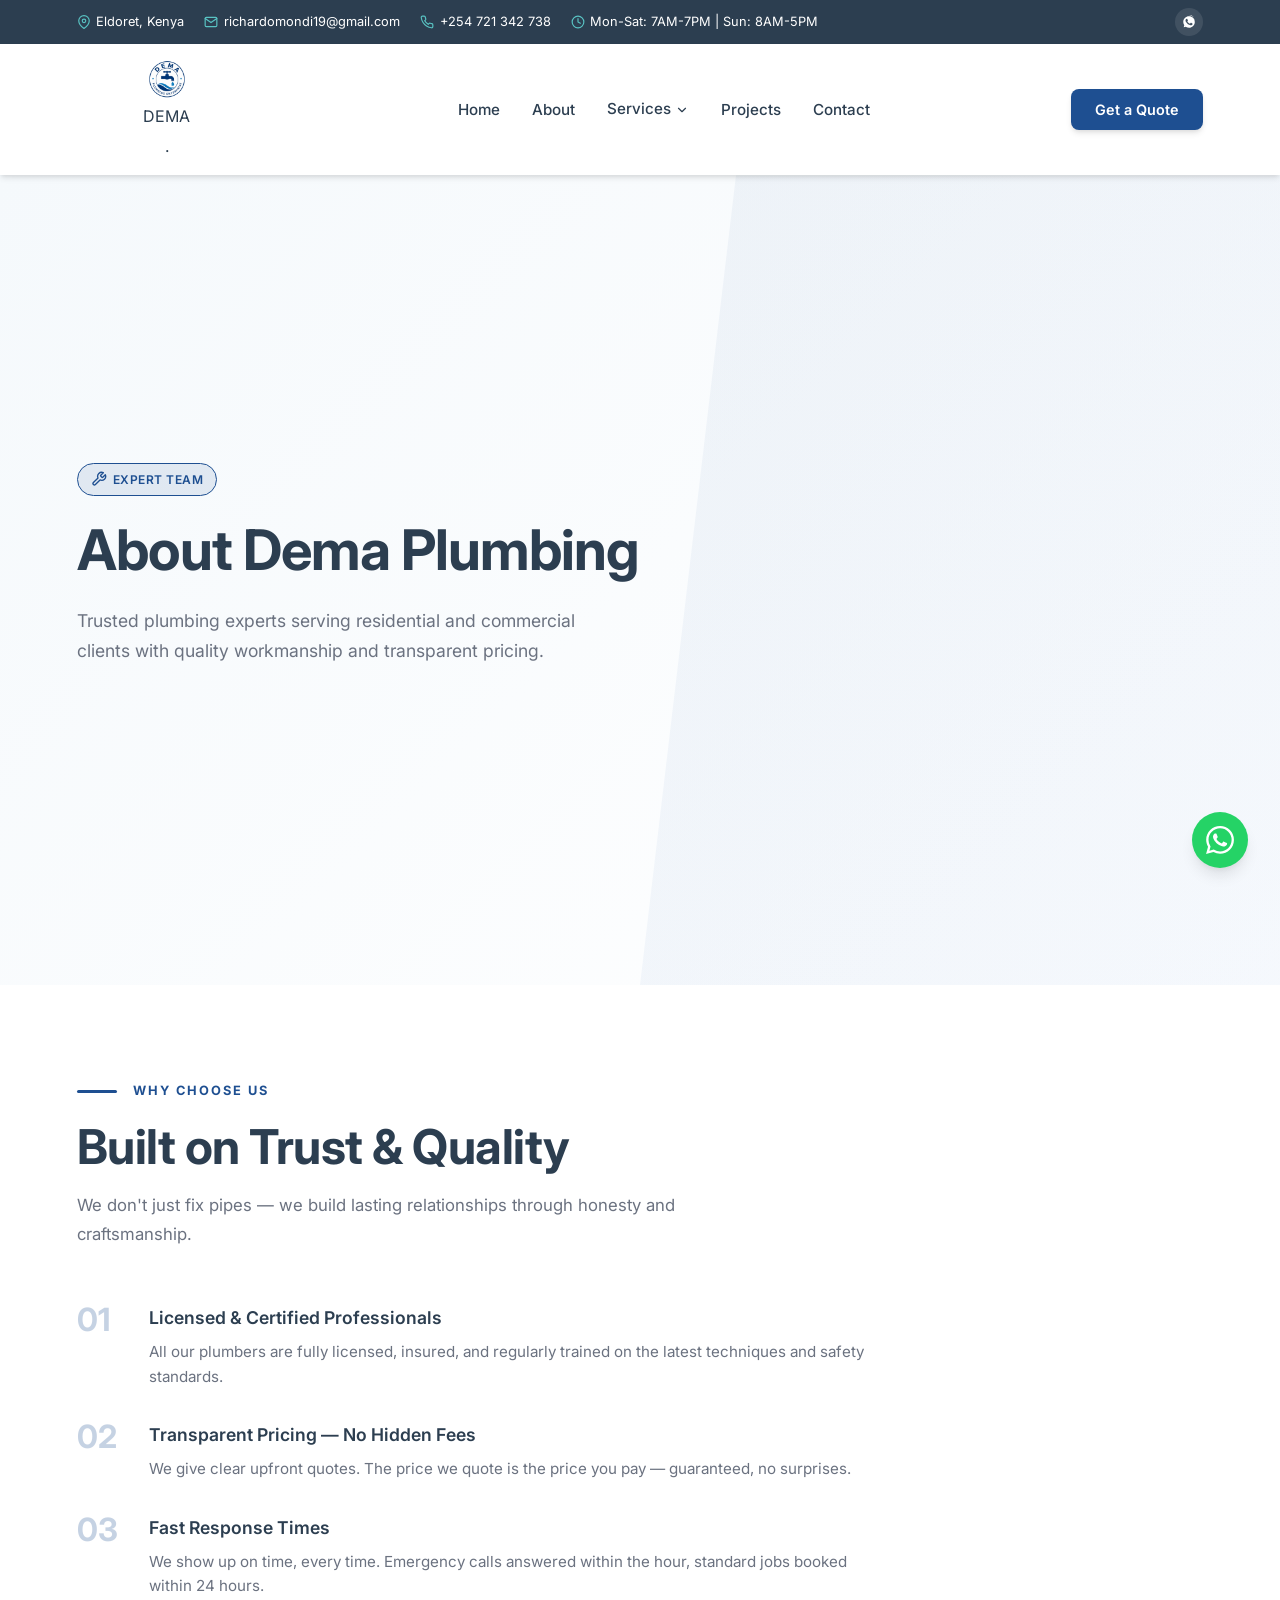
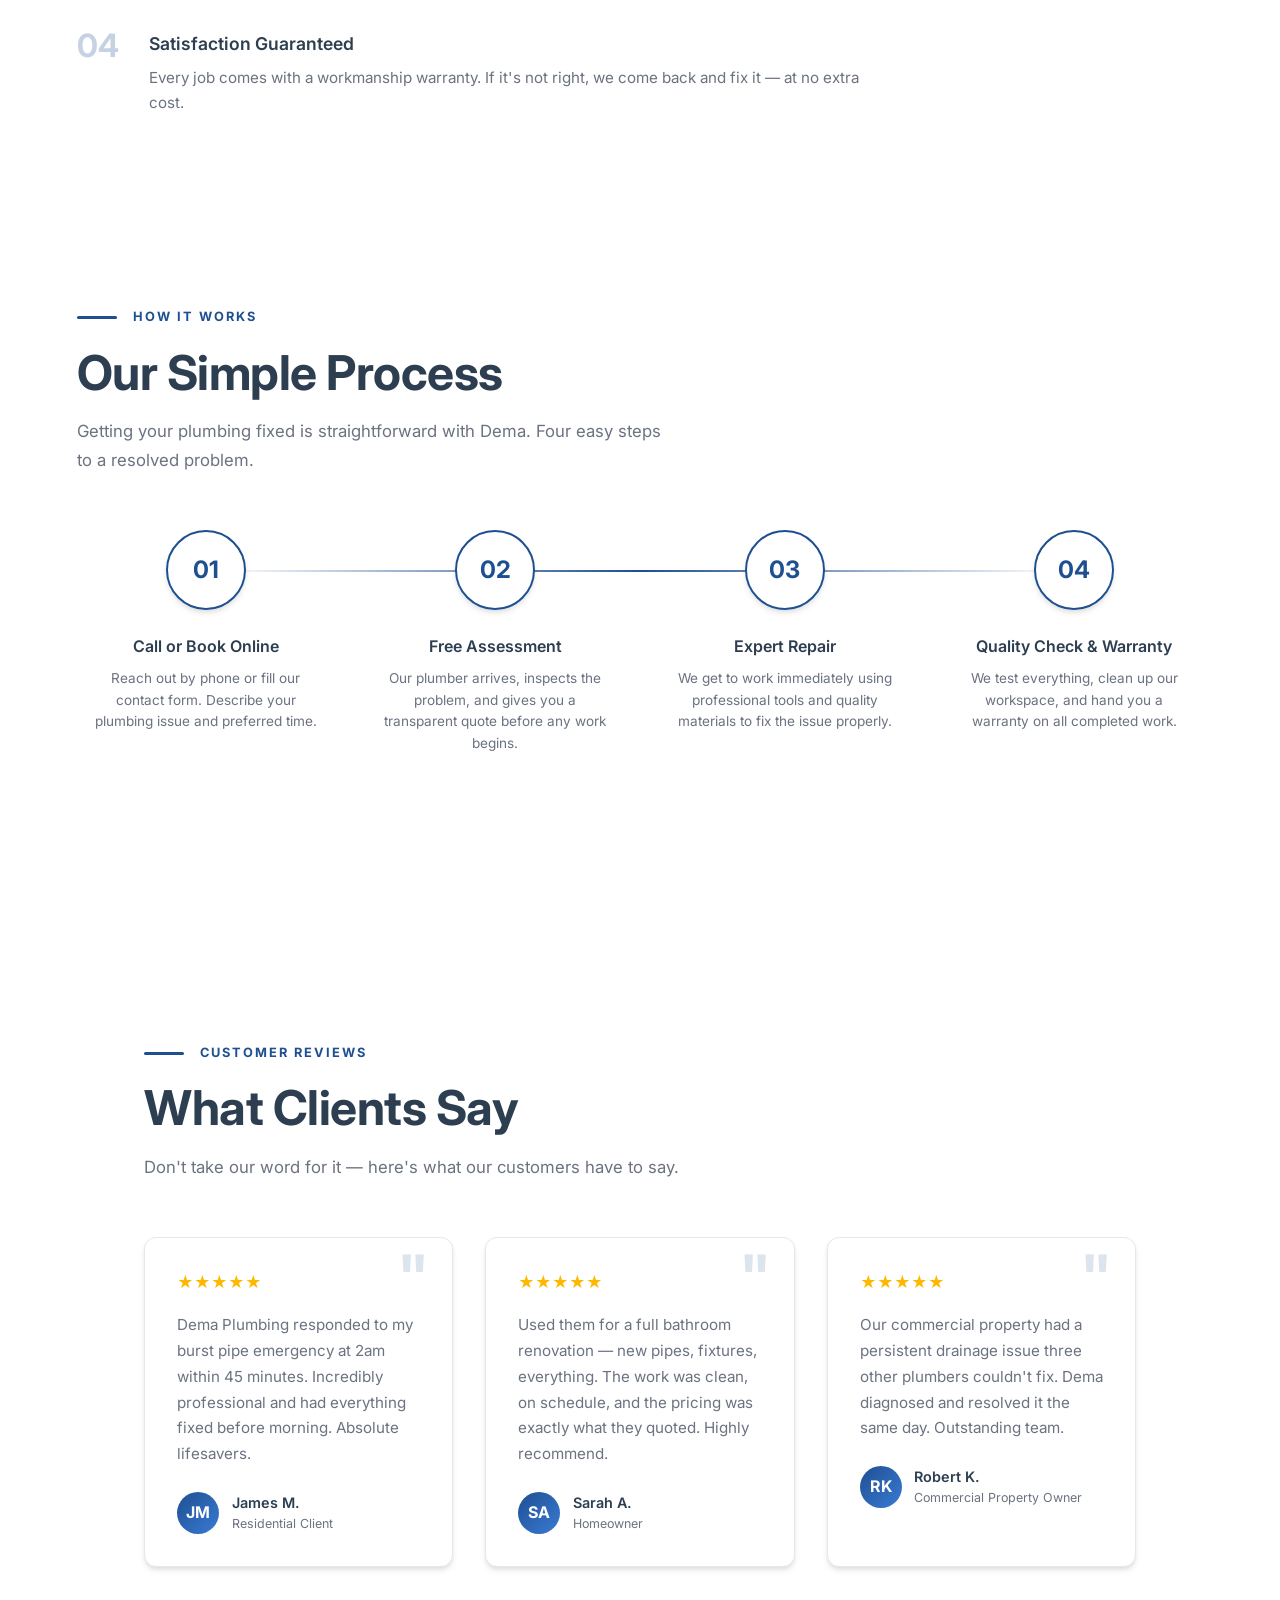
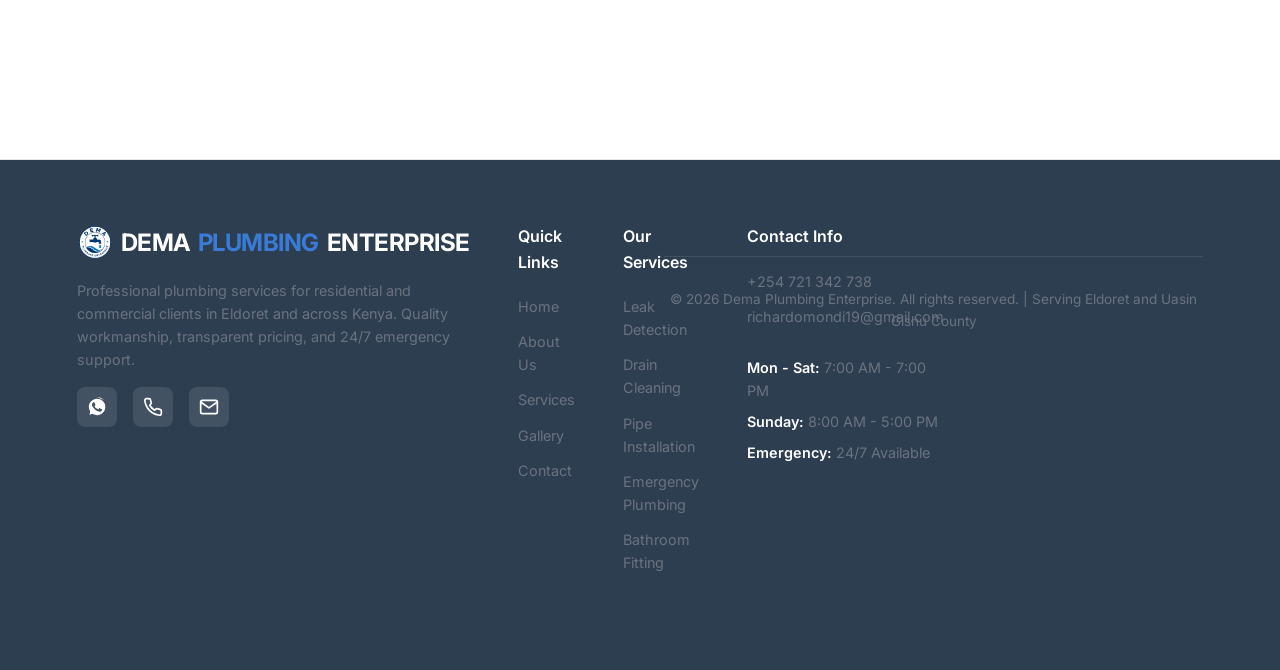
==== about/index.html @ fe4ec893 "Tighten mobile nav padding, remove Facebook links (no page exists)" ====
<!DOCTYPE html>
<html lang="en">
<head>
  <!-- Basic SEO -->
  <meta charset="UTF-8" />
  <meta name="viewport" content="width=device-width, initial-scale=1.0"/>
  <title>About Us - Dema Plumbing | Licensed Plumbing Experts</title>
  <meta name="description" content="Dema Plumbing Enterprise is a licensed and certified plumbing service provider in Kenya. We offer leak detection, pipe installation, bathroom & kitchen fitting, water heater services, and 24/7 emergency plumbing with transparent pricing.">
  <meta name="keywords" content="plumbing, about us, licensed plumber, certified plumber, leak detection, pipe installation, bathroom fitting, water heater, emergency plumbing, Dema Plumbing">
  <link rel="canonical" href="https://www.demaplumbing.co.ke/about/index.html">
  
  <!-- Open Graph -->
  <meta property="og:title" content="About Us - Dema Plumbing"/>
  <meta property="og:description" content="Learn about Dema Plumbing - licensed, certified plumbers offering leak detection, pipe installation, and 24/7 emergency services in Kenya.">
  <meta property="og:image" content="https://www.demaplumbing.co.ke/images/hero1.jpg"/>
  <meta property="og:url" content="https://www.demaplumbing.co.ke/about/index.html"/>
  <meta property="og:type" content="website"/>
  
  <!-- Twitter Cards -->
  <meta name="twitter:card" content="summary_large_image">
  <meta name="twitter:title" content="About Us - Dema Plumbing"/>
  <meta name="twitter:description" content="Learn about Dema Plumbing - licensed, certified plumbers offering leak detection, pipe installation, and 24/7 emergency services in Kenya.">
  <meta name="twitter:image" content="https://www.demaplumbing.co.ke/images/hero1.jpg">
  
  <script type="application/ld+json">
  {"@context":"https://schema.org","@type":"Plumber","name":"Dema Plumbing Enterprise","image":"https://www.demaplumbing.co.ke/images/logo.png","url":"https://www.demaplumbing.co.ke/","telephone":"+254721342738","email":"richardomondi19@gmail.com","address":{"@type":"PostalAddress","streetAddress":"Eldoret","addressLocality":"Eldoret","addressRegion":"Uasin Gishu","addressCountry":"KE"},"openingHoursSpecification":[{"@type":"OpeningHoursSpecification","dayOfWeek":["Monday","Tuesday","Wednesday","Thursday","Friday","Saturday"],"opens":"07:00","closes":"19:00"},{"@type":"OpeningHoursSpecification","dayOfWeek":["Sunday"],"opens":"08:00","closes":"17:00"}],"geo":{"@type":"GeoCoordinates","latitude":"0.5317","longitude":"35.2698"}}
  </script>
  
  <meta name="theme-color" content="#1E4F91">
  <!-- Preconnect & Preload -->
  <link rel="preconnect" href="https://fonts.googleapis.com">
  <link rel="preconnect" href="https://fonts.gstatic.com" crossorigin>
  <link rel="preload" href="https://fonts.googleapis.com/css2?family=Inter:wght@400;500;600;700&display=swap" as="style" onload="this.rel='stylesheet'">
  <noscript><link rel="stylesheet" href="https://fonts.googleapis.com/css2?family=Inter:wght@400;500;600;700&display=swap"></noscript>
  <link rel="manifest" href="../manifest.json">
  <link rel="icon" href="../images/icons/favicon.ico">
  <link rel="icon" href="../images/icons/favicon-32x32.png" sizes="32x32" type="image/png">
  <link rel="icon" href="../images/icons/favicon-16x16.png" sizes="16x16" type="image/png">
  <link rel="apple-touch-icon" href="../images/icons/apple-touch-icon.png">
  <!-- CSS -->
  <link rel="stylesheet" href="../css/styles.css" media="all">
</head>
<body>
  <a href="#main-content" class="skip-nav">Skip to main content</a>
  <!-- Top Bar -->
  <div class="top-bar">
    <div class="top-bar-left">
      <div class="top-bar-item">
        <svg viewBox="0 0 24 24" fill="none" stroke="currentColor" stroke-width="2" stroke-linecap="round" stroke-linejoin="round">
          <path d="M21 10c0 7-9 13-9 13s-9-6-9-13a9 9 0 0 1 18 0z"/>
          <circle cx="12" cy="10" r="3"/>
        </svg>
        <span>Eldoret, Kenya</span>
      </div>
      <div class="top-bar-item">
        <svg viewBox="0 0 24 24" fill="none" stroke="currentColor" stroke-width="2" stroke-linecap="round" stroke-linejoin="round">
          <path d="M4 4h16c1.1 0 2 .9 2 2v12c0 1.1-.9 2-2 2H4c-1.1 0-2-.9-2-2V6c0-1.1.9-2 2-2z"/>
          <polyline points="22,6 12,13 2,6"/>
        </svg>
        <span>richardomondi19@gmail.com</span>
      </div>
      <div class="top-bar-item">
        <svg viewBox="0 0 24 24" fill="none" stroke="currentColor" stroke-width="2" stroke-linecap="round" stroke-linejoin="round">
          <path d="M22 16.92v3a2 2 0 0 1-2.18 2 19.79 19.79 0 0 1-8.63-3.07 19.5 19.5 0 0 1-6-6 19.79 19.79 0 0 1-3.07-8.67A2 2 0 0 1 4.11 2h3a2 2 0 0 1 2 1.72 12.84 12.84 0 0 0 .7 2.81 2 2 0 0 1-.45 2.11L8.09 9.91a16 16 0 0 0 6 6l1.27-1.27a2 2 0 0 1 2.11-.45 12.84 12.84 0 0 0 2.81.7A2 2 0 0 1 22 16.92z"/>
        </svg>
        <span>+254 721 342 738</span>
      </div>
      <div class="top-bar-item">
        <svg viewBox="0 0 24 24" fill="none" stroke="currentColor" stroke-width="2" stroke-linecap="round" stroke-linejoin="round">
          <circle cx="12" cy="12" r="10"/>
          <polyline points="12 6 12 12 16 14"/>
        </svg>
        <span>Mon-Sat: 7AM-7PM | Sun: 8AM-5PM</span>
      </div>
    </div>
    <div class="top-bar-right">
      <div class="top-bar-social">
        <a href="https://wa.me/254721342738" target="_blank" aria-label="WhatsApp">
          <svg viewBox="0 0 24 24" fill="currentColor">
            <path d="M17.472 14.382c-.297-.149-1.758-.867-2.03-.967-.273-.099-.471-.148-.67.15-.197.297-.767.966-.94 1.164-.173.199-.347.223-.644.075-.297-.15-1.255-.463-2.39-1.475-.883-.788-1.48-1.761-1.653-2.059-.173-.297-.018-.458.13-.606.134-.133.298-.347.446-.52.149-.174.198-.298.298-.497.099-.198.05-.371-.025-.52-.075-.149-.669-1.612-.916-2.207-.242-.579-.487-.5-.669-.51-.173-.008-.371-.01-.57-.01-.198 0-.52.854-.792.372-.272.297-1.04 1.016-1.04 2.479 0 1.462 1.065 2.875 1.213 3.074.149.198 2.096 3.2 5.077 4.487.709.306 1.262.489 1.694.625.712.227 1.36.195 1.871.118.571-.085 1.758-.719 2.006-1.413.248-.694.248-1.289.173-1.413-.074-.124-.272-.198-.57-.347m-5.421 7.403h-.004a9.87 9.87 0 01-5.031-1.378l-.361-.214-3.741.982.998-3.648-.235-.374a9.86 9.86 0 01-1.51-5.26c.001-5.45 4.436-9.884 9.888-9.884 2.64 0 5.122 1.03 6.988 2.898a9.825 9.825 0 012.893 6.994c-.003 5.45-4.437 9.884-9.885 9.884m8.413-18.297A11.815 11.815 0 0012.05 0C5.495 0 .16 5.335.P157 11.892c0 2.096.547 4.142 1.588 5.945L.057 24l6.305-1.654a11.882 11.882 0 005.683 1.448h.005c6.554 0 11.89-5.335 11.893-11.893a11.821 11.821 0 00-3.48-8.413z"/>
          </svg>
        </a>
      </div>
    </div>
  </div>

  <!-- NAV -->
  <nav>
    <div class="logo">
      <img src="../images/logo/logo.png" alt="Dema Plumbing Enterprise Logo" width="40" height="40">
      DEMA<span>.</span>
    </div>
    <ul class="nav-links">
      <li><a href="../index.html">Home</a></li>
      <li><a href="../about/index.html" class="active">About</a></li>
      <li class="nav-dropdown">
        <a href="../services/index.html">
          Services
          <svg viewBox="0 0 24 24" fill="none" stroke="currentColor" stroke-width="2" stroke-linecap="round" stroke-linejoin="round">
            <polyline points="6 9 12 15 18 9"/>
          </svg>
        </a>
        <div class="dropdown-menu">
          <a href="../services/index.html">All Services</a>
          <a href="../services/leak-detection/index.html">Leak Detection</a>
          <a href="../services/drain-cleaning/index.html">Drain Cleaning</a>
          <a href="../services/pipe-installation/index.html">Pipe Installation</a>
          <a href="../services/emergency-plumbing/index.html">Emergency Plumbing</a>
        </div>
      </li>
      <li><a href="../gallery.html">Projects</a></li>
      <li><a href="../contact/index.html">Contact</a></li>
    
      <li class="nav-mobile-cta"><button class="nav-cta" onclick="document.getElementById('contact').scrollIntoView({behavior:'smooth'})">Get a Quote</button></li>
    </ul>
    <button class="nav-cta" onclick="document.getElementById('contact').scrollIntoView({behavior:'smooth'})">Get a Quote</button>
  </nav>

  <!-- HERO -->
  <section class="hero" id="about">
    <div class="hero-text">
      <div class="hero-badge">
        <svg viewBox="0 0 24 24" fill="none" stroke="currentColor" stroke-width="2" stroke-linecap="round" stroke-linejoin="round">
          <path d="M14.7 6.3a1 1 0 0 0 0 1.4l1.6 1.6a1 1 0 0 0 1.4 0l3.77-3.77a6 6 0 0 1-7.94 7.94l-6.91 6.91a2.12 2.12 0 0 1-3-3l6.91-6.91a6 6 0 0 1 7.94-7.94l-3.76 3.76z"/>
        </svg>
        Expert Team
      </div>
      <h1>About Dema Plumbing</h1>
      <p>Trusted plumbing experts serving residential and commercial clients with quality workmanship and transparent pricing.</p>
    </div>
  </section>

  <!-- WHY US SECTION -->
  <section id="why">
    <div class="section-label"><span>Why Choose Us</span></div>
    <h2 class="section-title">Built on Trust & Quality</h2>
    <p class="section-sub">We don't just fix pipes — we build lasting relationships through honesty and craftsmanship.</p>
    
    <div class="why-list">
      <div class="why-item">
        <div class="why-num">01</div>
        <div>
          <h4>Licensed & Certified Professionals</h4>
          <p>All our plumbers are fully licensed, insured, and regularly trained on the latest techniques and safety standards.</p>
        </div>
      </div>
      <div class="why-item">
        <div class="why-num">02</div>
        <div>
          <h4>Transparent Pricing — No Hidden Fees</h4>
          <p>We give clear upfront quotes. The price we quote is the price you pay — guaranteed, no surprises.</p>
        </div>
      </div>
      <div class="why-item">
        <div class="why-num">03</div>
        <div>
          <h4>Fast Response Times</h4>
          <p>We show up on time, every time. Emergency calls answered within the hour, standard jobs booked within 24 hours.</p>
        </div>
      </div>
      <div class="why-item">
        <div class="why-num">04</div>
        <div>
          <h4>Satisfaction Guaranteed</h4>
          <p>Every job comes with a workmanship warranty. If it's not right, we come back and fix it — at no extra cost.</p>
        </div>
      </div>
    </div>
  </section>

  <!-- PROCESS SECTION -->
  <section id="process">
    <div class="section-label"><span>How It Works</span></div>
    <h2 class="section-title">Our Simple Process</h2>
    <p class="section-sub">Getting your plumbing fixed is straightforward with Dema. Four easy steps to a resolved problem.</p>
    
    <div class="process-grid">
      <div class="process-step">
        <div class="step-circle"><span class="step-num">01</span></div>
        <h4>Call or Book Online</h4>
        <p>Reach out by phone or fill our contact form. Describe your plumbing issue and preferred time.</p>
      </div>
      <div class="process-step">
        <div class="step-circle"><span class="step-num">02</span></div>
        <h4>Free Assessment</h4>
        <p>Our plumber arrives, inspects the problem, and gives you a transparent quote before any work begins.</p>
      </div>
      <div class="process-step">
        <div class="step-circle"><span class="step-num">03</span></div>
        <h4>Expert Repair</h4>
        <p>We get to work immediately using professional tools and quality materials to fix the issue properly.</p>
      </div>
      <div class="process-step">
        <div class="step-circle"><span class="step-num">04</span></div>
        <h4>Quality Check & Warranty</h4>
        <p>We test everything, clean up our workspace, and hand you a warranty on all completed work.</p>
      </div>
    </div>
  </section>

  <!-- TESTIMONIALS SECTION -->
  <section class="testimonials-bg">
    <div style="padding: 6rem 6%;">
      <div class="section-label"><span>Customer Reviews</span></div>
      <h2 class="section-title">What Clients Say</h2>
      <p class="section-sub">Don't take our word for it — here's what our customers have to say.</p>
      
      <div class="testimonials-grid">
        <div class="testimonial">
          <div class="stars">★★★★★</div>
          <p>Dema Plumbing responded to my burst pipe emergency at 2am within 45 minutes. Incredibly professional and had everything fixed before morning. Absolute lifesavers.</p>
          <div class="testimonial-author">
            <div class="author-avatar">JM</div>
            <div>
              <div class="author-name">James M.</div>
              <div class="author-loc">Residential Client</div>
            </div>
          </div>
        </div>
        <div class="testimonial">
          <div class="stars">★★★★★</div>
          <p>Used them for a full bathroom renovation — new pipes, fixtures, everything. The work was clean, on schedule, and the pricing was exactly what they quoted. Highly recommend.</p>
          <div class="testimonial-author">
            <div class="author-avatar">SA</div>
            <div>
              <div class="author-name">Sarah A.</div>
              <div class="author-loc">Homeowner</div>
            </div>
          </div>
        </div>
        <div class="testimonial">
          <div class="stars">★★★★★</div>
          <p>Our commercial property had a persistent drainage issue three other plumbers couldn't fix. Dema diagnosed and resolved it the same day. Outstanding team.</p>
          <div class="testimonial-author">
            <div class="author-avatar">RK</div>
            <div>
              <div class="author-name">Robert K.</div>
              <div class="author-loc">Commercial Property Owner</div>
            </div>
          </div>
        </div>
      </div>
    </div>
  </section>

  <!-- WhatsApp FAB -->
  <a href="https://wa.me/254721342738" class="wa-float" target="_blank" aria-label="Chat on WhatsApp">
    <svg viewBox="0 0 24 24" fill="currentColor">
      <path d="M17.472 14.382c-.297-.149-1.758-.867-2.03-.967-.273-.099-.471-.148-.67.15-.197.297-.767.966-.94 1.164-.173.199-.347.223-.644.075-.297-.15-1.255-.463-2.39-1.475-.883-.788-1.48-1.761-1.653-2.059-.173-.297-.018-.458.13-.606.134-.133.298-.347.446-.52.149-.174.198-.298.298-.497.099-.198.05-.371-.025-.52-.075-.149-.669-1.612-.916-2.207-.242-.579-.487-.5-.669-.51-.173-.008-.371-.01-.57-.01-.198 0-.52.074-.792.372-.272.297-1.04 1.016-1.04 2.479 0 1.462 1.065 2.875 1.213 3.074.149.198 2.096 3.2 5.077 4.487.709.306 1.262.489 1.694.625.712.227 1.36.195 1.871.118.571-.085 1.758-.719 2.006-1.413.248-.694.248-1.289.173-1.413-.074-.124-.272-.198-.57-.347m-5.421 7.403h-.004a9.87 9.87 0 01-5.031-1.378l-.361-.214-3.741.982.998-3.648-.235-.374a9.86 9.86 0 01-1.51-5.26c.001-5.45 4.436-9.884 9.888-9.884 2.64 0 5.122 1.03 6.988 2.898a9.825 9.825 0 012.893 6.994c-.003 5.45-4.437 9.884-9.885 9.884m8.413-18.297A11.815 11.815 0 0012.05 0C5.495 0 .16 5.335.157 11.892c0 2.096.547 4.142 1.588 5.945L.057 24l6.305-1.654a11.882 11.882 0 005.683 1.448h.005c6.554 0 11.89-5.335 11.893-11.893a11.821 11.821 0 00-3.48-8.413z"/>
    </svg>
  </a>

  <!-- FOOTER -->
  <footer>
    <div class="footer-grid">
      <div>
        <div class="footer-logo">
          <img src="../images/logo/logo.png" alt="Dema Plumbing Enterprise Logo" width="36" height="36">
          DEMA <span>PLUMBING</span> ENTERPRISE
        </div>
        <div class="footer-copy">Professional plumbing services for residential and commercial clients in Eldoret and across Kenya. Quality workmanship, transparent pricing, and 24/7 emergency support.</div>
        <div class="footer-social">
          <a href="https://wa.me/254721342738" target="_blank" aria-label="WhatsApp">
            <svg viewBox="0 0 24 24" fill="currentColor">
              <path d="M17.472 14.382c-.297-.149-1.758-.867-2.03-.967-.273-.099-.471-.148-.67.15-.197.297-.767.966-.94 1.164-.173.199-.347.223-.644.075-.297-.15-1.255-.463-2.39-1.475-.883-.788-1.48-1.761-1.653-2.059-.173-.297-.018-.458.13-.606.134-.133.298-.347.446-.52.149-.174.198-.298.298-.497.099-.198.05-.371-.025-.52-.075-.149-.669-1.612-.916-2.207-.242-.579-.487-.5-.669-.51-.173-.008-.371-.01-.57-.01-.198 0-.52.074-.792.372-.272.297-1.04 1.016-1.04 2.479 0 1.462 1.065 2.875 1.213 3.074.149.198 2.096 3.2 5.077 4.487.709.306 1.262.489 1.694.625.712.227 1.36.195 1.871.118.571-.085 1.758-.719 2.006-1.413.248-.694.248-1.289.173-1.413-.074-.124-.272-.198-.57-.347m-5.421 7.403h-.004a9.87 9.87 0 01-5.031-1.378l-.361-.214-3.741.982.998-3.648-.235-.374a9.86 9.86 0 01-1.51-5.26c.001-5.45 4.436-9.884 9.888-9.884 2.64 0 5.122 1.03 6.988 2.898a9.825 9.825 0 012.893 6.994c-.003 5.45-4.437 9.884-9.885 9.884m8.413-18.297A11.815 11.815 0 0012.05 0C5.495 0 .16 5.335.P157 11.892c0 2.096.547 4.142 1.588 5.945L.057 24l6.305-1.654a11.882 11.882 0 005.683 1.448h.005c6.554 0 11.89-5.335 11.893-11.893a11.821 11.821 0 00-3.48-8.413z"/>
            </svg>
          </a>
          <a href="tel:+254721342738" aria-label="Call Us">
            <svg viewBox="0 0 24 24" fill="none" stroke="currentColor" stroke-width="2" stroke-linecap="round" stroke-linejoin="round">
              <path d="M22 16.92v3a2 2 0 0 1-2.18 2 19.79 19.79 0 0 1-8.63-3.07 19.5 19.5 0 0 1-6-6 19.79 19.79 0 0 1-3.07-8.67A2 2 0 0 1 4.11 2h3a2 2 0 0 1 2 1.72 12.84 12.84 0 0 0 .7 2.81 2 2 0 0 1-.45 2.11L8.09 9.91a16 16 0 0 0 6 6l1.27-1.27a2 2 0 0 1 2.11-.45 12.84 12.84 0 0 0 2.81.7A2 2 0 0 1 22 16.92z"/>
            </svg>
          </a>
          <a href="mailto:richardomondi19@gmail.com" aria-label="Email Us">
            <svg viewBox="0 0 24 24" fill="none" stroke="currentColor" stroke-width="2" stroke-linecap="round" stroke-linejoin="round">
              <path d="M4 4h16c1.1 0 2 .9 2 2v12c0 1.1-.9 2-2 2H4c-1.1 0-2-.9-2-2V6c0-1.1.9-2 2-2z"/>
              <polyline points="22,6 12,13 2,6"/>
            </svg>
          </a>
        </div>
      </div>
      <div class="footer-links">
        <h4>Quick Links</h4>
        <a href="../index.html">Home</a>
        <a href="../about/index.html">About Us</a>
        <a href="../services/index.html">Services</a>
        <a href="../gallery.html">Gallery</a>
        <a href="../contact/index.html">Contact</a>
      </div>
      <div class="footer-links">
        <h4>Our Services</h4>
        <a href="../services/leak-detection/index.html">Leak Detection</a>
        <a href="../services/drain-cleaning/index.html">Drain Cleaning</a>
        <a href="../services/pipe-installation/index.html">Pipe Installation</a>
        <a href="../services/emergency-plumbing/index.html">Emergency Plumbing</a>
        <a href="../services/bathroom-kitchen-fitting/index.html">Bathroom Fitting</a>
      </div>
      <div class="footer-links">
        <h4>Contact Info</h4>
        <a href="tel:+254721342738">+254 721 342 738</a>
        <a href="mailto:richardomondi19@gmail.com">richardomondi19@gmail.com</a>
        <div class="footer-working-hours">
          <p><strong>Mon - Sat:</strong> 7:00 AM - 7:00 PM</p>
          <p><strong>Sunday:</strong> 8:00 AM - 5:00 PM</p>
          <p><strong>Emergency:</strong> 24/7 Available</p>
        </div>
      </div>
    </div>
    <div class="footer-bottom">
      <p>© 2026 Dema Plumbing Enterprise. All rights reserved. | Serving Eldoret and Uasin Gishu County</p>
    </div>
  </footer>

  <script src="../js/main.js" defer></script>
</body>
</html>
---- css/styles.css ----
/* Base styles */
*, *::before, *::after { box-sizing: border-box; margin: 0; padding: 0; }

:root {
  /* Professional Blue Palette */
  --primary-blue: #1E4F91;
  --secondary-blue: #3A7BD5;
  --accent-cyan: #59C3C3;
  --white: #FFFFFF;
  --light-bg: #F5F9FC;
  --dark-slate: #2C3E50;
  --gray: #6B7280;
  --border: #E5E7EB;
  --shadow: 0 4px 6px -1px rgba(0, 0, 0, 0.1), 0 2px 4px -1px rgba(0, 0, 0, 0.06);
  --shadow-lg: 0 10px 15px -3px rgba(0, 0, 0, 0.1), 0 4px 6px -2px rgba(0, 0, 0, 0.05);
}

/* Typography */
html { scroll-behavior: smooth; }
body {
  background: var(--white);
  color: var(--dark-slate);
  font-family: 'Inter', 'Plus Jakarta Sans', 'Manrope', 'Poppins', sans-serif;
  overflow-x: hidden;
  line-height: 1.6;
}

/* Top Bar */
.top-bar {
  background: var(--dark-slate);
  color: var(--white);
  padding: 0.5rem 6%;
  display: flex;
  justify-content: space-between;
  align-items: center;
  font-size: 0.8rem;
}
.top-bar-left {
  display: flex;
  gap: 1.25rem;
  align-items: center;
  flex-wrap: wrap;
}
.top-bar-item {
  display: flex;
  align-items: center;
  gap: 0.35rem;
}
.top-bar-item svg {
  width: 14px;
  height: 14px;
  color: var(--accent-cyan);
}
.top-bar-right {
  display: flex;
  gap: 0.75rem;
  align-items: center;
}
.top-bar-social {
  display: flex;
  gap: 0.6rem;
}
.top-bar-social a {
  width: 28px;
  height: 28px;
  background: rgba(255,255,255,0.1);
  border-radius: 50%;
  display: flex;
  align-items: center;
  justify-content: center;
  color: var(--white);
  text-decoration: none;
  transition: all 0.3s ease;
}
.top-bar-social a:hover {
  background: var(--primary-blue);
  transform: translateY(-2px);
}
.top-bar-social svg {
  width: 14px;
  height: 14px;
}

/* Navigation */
nav {
  position: sticky;
  top: 0;
  left: 0;
  right: 0;
  z-index: 1000;
  display: flex;
  align-items: center;
  justify-content: space-between;
  padding: 1rem 6%;
  background: var(--white);
  box-shadow: var(--shadow);
  transition: box-shadow 0.3s ease;
  gap: 2rem;
}
nav.scrolled {
  box-shadow: var(--shadow-lg);
}
.logo {
  font-family: 'Inter', sans-serif;
  display: flex;
  flex-direction: column;
  align-items: center;
  gap: 0.25rem;
  min-width: 180px;
}
.logo svg {
  width: 56px;
  height: 56px;
}
.logo-text {
  display: flex;
  flex-direction: column;
  align-items: center;
  line-height: 1.1;
}
.logo-dema {
  font-size: 1.75rem;
  font-weight: 800;
  letter-spacing: -1px;
  color: var(--primary-blue);
  text-transform: uppercase;
}
.logo-subtitle {
  font-size: 0.75rem;
  font-weight: 600;
  color: var(--gray);
  text-transform: uppercase;
  letter-spacing: 0.5px;
}
.nav-links { display: flex; gap: 2rem; list-style: none; align-items: center; }
.nav-links a {
  color: var(--dark-slate); text-decoration: none;
  font-weight: 500; font-size: 0.95rem;
  transition: color 0.2s;
  position: relative;
}
.nav-links a::after {
  content: '';
  position: absolute;
  bottom: -4px;
  left: 0;
  width: 0;
  height: 2px;
  background: var(--primary-blue);
  transition: width 0.3s ease;
}
.nav-links a:hover::after,
.nav-links a.active::after {
  width: 100%;
}
.nav-links a:hover, .nav-links a.active { color: var(--primary-blue); }

/* Dropdown */
.nav-dropdown {
  position: relative;
}
.nav-dropdown > a {
  display: flex;
  align-items: center;
  gap: 0.3rem;
}
.nav-dropdown > a svg {
  width: 14px;
  height: 14px;
  transition: transform 0.3s ease;
}
.nav-dropdown:hover > a svg {
  transform: rotate(180deg);
}
.dropdown-menu {
  position: absolute;
  top: 100%;
  left: 0;
  min-width: 220px;
  background: var(--white);
  border-radius: 8px;
  box-shadow: var(--shadow-lg);
  padding: 0.5rem 0;
  opacity: 0;
  visibility: hidden;
  transform: translateY(10px);
  transition: all 0.3s ease;
  z-index: 1001;
}
.nav-dropdown:hover .dropdown-menu {
  opacity: 1;
  visibility: visible;
  transform: translateY(0);
}
.dropdown-menu a {
  display: block;
  padding: 0.75rem 1.5rem;
  color: var(--dark-slate);
  text-decoration: none;
  font-size: 0.9rem;
  font-weight: 500;
  transition: all 0.2s ease;
}
.dropdown-menu a:hover {
  background: var(--light-bg);
  color: var(--primary-blue);
  padding-left: 1.75rem;
}
.nav-cta {
  background: var(--primary-blue); color: var(--white);
  border: none; padding: 0.75rem 1.5rem;
  font-family: 'Inter', sans-serif; font-weight: 600;
  font-size: 0.9rem;
  border-radius: 8px;
  cursor: pointer; transition: all 0.3s ease;
  box-shadow: var(--shadow);
}
.nav-cta:hover {
  background: var(--secondary-blue);
  transform: translateY(-2px);
  box-shadow: var(--shadow-lg);
}

/* Hero */
.hero {
  min-height: 90vh;
  display: grid; grid-template-columns: 1fr 1fr;
  align-items: center;
  padding: 6rem 6%;
  position: relative;
  overflow: hidden;
  background: linear-gradient(135deg, var(--light-bg) 0%, var(--white) 100%);
}
.hero::before {
  content: '';
  position: absolute; top: 0; right: 0;
  width: 50%; height: 100%;
  background: linear-gradient(135deg, var(--primary-blue) 0%, var(--secondary-blue) 100%);
  clip-path: polygon(15% 0, 100% 0, 100% 100%, 0% 100%);
  z-index: 0;
  opacity: 0.05;
}
.hero-img {
  position: relative;
  z-index: 1;
  overflow: hidden;
  border-radius: 16px;
  box-shadow: var(--shadow-lg);
}
.hero-img img {
  width: 100%;
  height: auto;
  object-fit: cover;
  transition: transform 0.5s ease;
}
.hero-img:hover img {
  transform: scale(1.05);
}
.hero-text { position: relative; z-index: 1; animation: fadeUp 0.9s ease both; }
.hero-badge {
  display: inline-flex;
  align-items: center;
  gap: 0.4rem;
  background: rgba(30, 79, 145, 0.1);
  border: 1px solid var(--primary-blue);
  color: var(--primary-blue);
  padding: 0.4rem 0.8rem;
  font-size: 0.75rem; font-weight: 600;
  letter-spacing: 0.5px; text-transform: uppercase;
  margin-bottom: 1.5rem;
  border-radius: 50px;
}
.hero-badge svg {
  width: 16px;
  height: 16px;
}
.hero-badge.emergency {
  background: rgba(239, 68, 68, 0.1);
  border-color: #EF4444;
  color: #EF4444;
}
.hero h1 {
  font-family: 'Inter', sans-serif;
  font-size: clamp(2.5rem, 5vw, 3.5rem);
  line-height: 1.1;
  font-weight: 700;
  letter-spacing: -1px;
  color: var(--dark-slate);
  margin-bottom: 1.5rem;
}
.hero h1 em {
  color: var(--primary-blue);
  font-style: normal;
}
.hero p {
  font-size: 1.1rem;
  color: var(--gray);
  line-height: 1.7;
  max-width: 550px;
  margin-bottom: 2rem;
}
.hero-service-line {
  font-size: 0.85rem;
  color: var(--primary-blue);
  font-weight: 600;
  margin-top: 1rem;
  padding-top: 1rem;
  border-top: 1px solid rgba(30, 79, 145, 0.2);
}
.hero-btns { display: flex; gap: 1rem; flex-wrap: wrap; margin-bottom: 2rem; }
.hero-trust {
  display: flex;
  gap: 2rem;
  flex-wrap: wrap;
  padding-top: 1.5rem;
  border-top: 1px solid var(--border);
}
.trust-item {
  display: flex;
  align-items: center;
  gap: 0.5rem;
}
.trust-item svg {
  width: 20px;
  height: 20px;
  color: var(--primary-blue);
}
.trust-item span {
  font-size: 0.85rem;
  font-weight: 500;
  color: var(--dark-slate);
}
.btn-primary {
  background: var(--primary-blue); color: var(--white);
  padding: 1rem 2rem; font-weight: 600;
  font-size: 0.95rem;
  border: none; border-radius: 8px;
  cursor: pointer; transition: all 0.3s ease;
  text-decoration: none; display: inline-block;
  box-shadow: var(--shadow);
}
.btn-primary:hover {
  background: var(--secondary-blue);
  transform: translateY(-2px);
  box-shadow: var(--shadow-lg);
}
.btn-outline {
  background: transparent; color: var(--primary-blue);
  padding: 1rem 2rem; font-weight: 600;
  font-size: 0.95rem;
  border: 2px solid var(--primary-blue);
  border-radius: 8px;
  cursor: pointer; transition: all 0.3s ease;
  text-decoration: none; display: inline-block;
}
.btn-outline:hover {
  background: var(--primary-blue);
  color: var(--white);
  transform: translateY(-2px);
}

/* Statistics counters */
.statistics {
  display: grid; grid-template-columns: repeat(auto-fit, minmax(200px, 1fr));
  gap: 2rem; margin: 4rem 6%;
  padding: 4rem 6%;
  background: var(--light-bg);
  border-radius: 16px;
}
.stat-box {
  background: var(--white);
  padding: 2.5rem 2rem; border-radius: 12px;
  text-align: center; transition: transform 0.3s, box-shadow 0.3s;
  box-shadow: var(--shadow);
}
.stat-box:hover {
  transform: translateY(-5px);
  box-shadow: var(--shadow-lg);
}
.stat-num {
  font-family: 'Inter', sans-serif;
  font-size: 2.5rem; font-weight: 700;
  color: var(--primary-blue); line-height: 1;
}
.stat-label {
  font-size: 0.9rem; color: var(--gray); margin-top: 0.5rem;
  font-weight: 500;
  text-transform: uppercase; letter-spacing: 1px;
}

/* Quick Contact Strip */
.quick-contact {
  padding: 3rem 6%;
  background: var(--white);
  margin: -2rem 6% 4rem;
  position: relative;
  z-index: 10;
  border-radius: 16px;
  box-shadow: var(--shadow-lg);
}
.quick-contact-grid {
  display: grid;
  grid-template-columns: repeat(4, 1fr);
  gap: 1.5rem;
}
.quick-contact-card {
  background: var(--light-bg);
  padding: 1.5rem;
  border-radius: 12px;
  text-align: center;
  transition: all 0.3s ease;
  border: 1px solid var(--border);
}
.quick-contact-card:hover {
  transform: translateY(-5px);
  box-shadow: var(--shadow);
  border-color: var(--primary-blue);
}
.quick-contact-icon {
  width: 48px;
  height: 48px;
  background: var(--primary-blue);
  border-radius: 50%;
  display: flex;
  align-items: center;
  justify-content: center;
  margin: 0 auto 1rem;
}
.quick-contact-icon svg {
  width: 24px;
  height: 24px;
  color: var(--white);
}
.quick-contact-card h4 {
  font-size: 0.9rem;
  font-weight: 600;
  color: var(--dark-slate);
  margin-bottom: 0.5rem;
}
.quick-contact-card p {
  font-size: 0.85rem;
  color: var(--gray);
  margin-bottom: 1rem;
  line-height: 1.4;
}
.quick-contact-btn {
  background: var(--primary-blue);
  color: var(--white);
  padding: 0.5rem 1rem;
  border: none;
  border-radius: 6px;
  font-size: 0.8rem;
  font-weight: 600;
  cursor: pointer;
  text-decoration: none;
  display: inline-block;
  transition: all 0.3s ease;
}
.quick-contact-btn:hover {
  background: var(--secondary-blue);
  transform: translateY(-2px);
}
.quick-contact-btn.whatsapp {
  background: #25D366;
}
.quick-contact-btn.whatsapp:hover {
  background: #128C7E;
}

/* Sections */
section { padding: 6rem 6%; }
.section-label {
  display: flex; align-items: center; gap: 1rem;
  margin-bottom: 1rem; position: relative;
}
.section-label::before {
  content: '';
  display: block; width: 40px; height: 3px;
  background: var(--primary-blue);
  border-radius: 2px;
}
.section-label span {
  font-size: 0.8rem; font-weight: 700;
  letter-spacing: 2px; text-transform: uppercase;
  color: var(--primary-blue);
}
.section-title {
  font-family: 'Inter', sans-serif;
  font-size: clamp(2rem, 4vw, 3rem);
  font-weight: 700;
  letter-spacing: -0.5px; line-height: 1.2;
  color: var(--dark-slate);
  margin-bottom: 1rem;
}
.section-sub {
  color: var(--gray); font-size: 1.05rem;
  line-height: 1.7; max-width: 600px;
  margin-bottom: 3.5rem;
}

/* Grid */
.services-grid {
  display: grid; grid-template-columns: repeat(auto-fit, minmax(300px, 1fr));
  gap: 2rem;
}
.service-card {
  background: var(--white); padding: 2.5rem 2rem;
  transition: transform 0.3s, box-shadow 0.3s; cursor: default;
  position: relative; overflow: hidden;
  border-radius: 12px;
  box-shadow: var(--shadow);
  border: 1px solid var(--border);
}
.service-card::after {
  content: '';
  position: absolute; bottom: 0; left: 0;
  width: 0; height: 3px; background: var(--primary-blue);
  transition: width 0.35s ease;
}
.service-card:hover {
  transform: translateY(-5px);
  box-shadow: var(--shadow-lg);
}
.service-card:hover::after { width: 100%; }
.service-icon {
  width: 56px; height: 56px;
  background: rgba(30, 79, 145, 0.1);
  border-radius: 12px;
  display: flex; align-items: center; justify-content: center;
  margin-bottom: 1.5rem;
}
.service-icon svg {
  width: 28px; height: 28px;
  color: var(--primary-blue);
}
.service-card h3 {
  font-family: 'Inter', sans-serif;
  font-size: 1.25rem; font-weight: 600;
  color: var(--dark-slate); margin-bottom: 0.75rem;
}
.service-card p { color: var(--gray); font-size: 0.95rem; line-height: 1.65; margin-bottom: 1.5rem; }
.service-learn-more {
  display: inline-flex;
  align-items: center;
  gap: 0.5rem;
  color: var(--primary-blue);
  font-weight: 600;
  font-size: 0.9rem;
  text-decoration: none;
  transition: all 0.3s ease;
}
.service-learn-more svg {
  width: 16px;
  height: 16px;
  transition: transform 0.3s ease;
}
.service-learn-more:hover {
  gap: 0.75rem;
}
.service-learn-more:hover svg {
  transform: translateX(4px);
}

/* Why section */
.why-section {
  background: var(--light-bg);
  padding: 5rem 6%;
  margin: 4rem 6%;
  border-radius: 16px;
}
.why-grid {
  display: grid;
  grid-template-columns: repeat(4, 1fr);
  gap: 2rem;
}
.why-item {
  background: var(--white);
  padding: 2rem;
  border-radius: 12px;
  text-align: center;
  transition: all 0.3s ease;
  box-shadow: var(--shadow);
  border: 1px solid var(--border);
}
.why-item:hover {
  transform: translateY(-5px);
  box-shadow: var(--shadow-lg);
  border-color: var(--primary-blue);
}
.why-icon {
  width: 64px;
  height: 64px;
  background: rgba(30, 79, 145, 0.1);
  border-radius: 50%;
  display: flex;
  align-items: center;
  justify-content: center;
  margin: 0 auto 1.5rem;
}
.why-icon svg {
  width: 32px;
  height: 32px;
  color: var(--primary-blue);
}
.why-item h4 {
  font-weight: 600;
  font-size: 1.1rem;
  color: var(--dark-slate);
  margin-bottom: 0.75rem;
}
.why-item p {
  color: var(--gray);
  font-size: 0.9rem;
  line-height: 1.5;
}

/* Process */
.process-grid {
  display: grid; grid-template-columns: repeat(4, 1fr);
  gap: 2rem; position: relative;
}
.process-grid::before {
  content: '';
  position: absolute; top: 2.5rem; left: 12.5%;
  right: 12.5%; height: 2px;
  background: linear-gradient(90deg, transparent, var(--primary-blue), transparent);
}
.process-step { padding: 0 1rem; text-align: center; }
.step-circle {
  width: 5rem; height: 5rem;
  border: 2px solid var(--primary-blue);
  display: flex; align-items: center; justify-content: center;
  margin: 0 auto 1.5rem; position: relative; background: var(--white);
  border-radius: 50%;
  box-shadow: var(--shadow);
}
.step-num {
  font-family: 'Inter', sans-serif;
  font-size: 1.5rem; font-weight: 700;
  color: var(--primary-blue);
}
.process-step h4 {
  font-weight: 600; margin-bottom: 0.5rem;
  font-size: 1rem; color: var(--dark-slate);
}
.process-step p { color: var(--gray); font-size: 0.85rem; line-height: 1.6; }

/* Testimonials */
.testimonials-grid {
  display: grid; grid-template-columns: repeat(auto-fit, minmax(300px, 1fr));
  gap: 2rem;
}
.testimonial {
  background: var(--white);
  border: 1px solid var(--border);
  padding: 2rem;
  position: relative;
  border-radius: 12px;
  box-shadow: var(--shadow);
  transition: transform 0.3s, box-shadow 0.3s;
}
.testimonial:hover {
  transform: translateY(-5px);
  box-shadow: var(--shadow-lg);
}
.testimonial::before {
  content: '"';
  font-family: 'Inter', sans-serif;
  font-size: 4rem; color: var(--primary-blue);
  opacity: 0.15;
  position: absolute; top: 0.5rem; right: 1.5rem;
  line-height: 1;
  font-weight: 700;
}
.stars { color: #FFB800; font-size: 1rem; margin-bottom: 1rem; }
.testimonial p { color: var(--gray); font-size: 0.95rem; line-height: 1.7; margin-bottom: 1.5rem; }
.testimonial-author { display: flex; align-items: center; gap: 0.8rem; }
.author-avatar {
  width: 42px; height: 42px;
  background: linear-gradient(135deg, var(--primary-blue), var(--secondary-blue));
  display: flex; align-items: center; justify-content: center;
  font-weight: 700; font-size: 1rem; color: var(--white);
  flex-shrink: 0;
  border-radius: 50%;
}
.author-name { font-weight: 600; font-size: 0.9rem; color: var(--dark-slate); }
.author-loc { font-size: 0.78rem; color: var(--gray); }

/* Projects Section */
.projects-section {
  padding: 5rem 6%;
  margin: 4rem 6%;
  background: var(--white);
  border-radius: 16px;
  box-shadow: var(--shadow);
}
.projects-grid {
  display: grid;
  grid-template-columns: repeat(auto-fit, minmax(350px, 1fr));
  gap: 2rem;
}
.project-card {
  background: var(--white);
  border-radius: 12px;
  overflow: hidden;
  box-shadow: var(--shadow);
  transition: all 0.3s ease;
  border: 1px solid var(--border);
}
.project-card:hover {
  transform: translateY(-5px);
  box-shadow: var(--shadow-lg);
}
.project-image {
  width: 100%;
  height: 250px;
  background: var(--light-bg);
  display: flex;
  align-items: center;
  justify-content: center;
  overflow: hidden;
}
.project-image img {
  width: 100%;
  height: 100%;
  object-fit: cover;
  transition: transform 0.5s ease;
}
.project-card:hover .project-image img {
  transform: scale(1.05);
}
.project-content {
  padding: 1.5rem;
}
.project-content h4 {
  font-weight: 600;
  font-size: 1.1rem;
  color: var(--dark-slate);
  margin-bottom: 0.5rem;
}
.project-content p {
  color: var(--gray);
  font-size: 0.9rem;
  line-height: 1.5;
  margin-bottom: 1rem;
}
.project-badge {
  display: inline-block;
  background: rgba(30, 79, 145, 0.1);
  color: var(--primary-blue);
  padding: 0.25rem 0.75rem;
  border-radius: 20px;
  font-size: 0.75rem;
  font-weight: 600;
  text-transform: uppercase;
}

/* Service Areas */
.service-areas {
  padding: 5rem 6%;
  background: var(--light-bg);
  margin: 4rem 6%;
  border-radius: 16px;
}
.areas-grid {
  display: grid;
  grid-template-columns: repeat(auto-fit, minmax(200px, 1fr));
  gap: 1.5rem;
}
.area-item {
  background: var(--white);
  padding: 1.5rem;
  border-radius: 12px;
  text-align: center;
  transition: all 0.3s ease;
  box-shadow: var(--shadow);
  border: 1px solid var(--border);
}
.area-item:hover {
  transform: translateY(-3px);
  box-shadow: var(--shadow-lg);
  border-color: var(--primary-blue);
}
.area-item h4 {
  font-weight: 600;
  font-size: 1rem;
  color: var(--dark-slate);
  margin-bottom: 0.25rem;
}
.area-item p {
  color: var(--gray);
  font-size: 0.85rem;
}

/* Regional Service Areas */
.regional-areas {
  padding: 5rem 6%;
  background: var(--white);
  margin: 4rem 6%;
  border-radius: 16px;
  box-shadow: var(--shadow);
}
.region-section {
  margin-bottom: 3rem;
}
.region-section:last-child {
  margin-bottom: 0;
}
.region-header {
  display: flex;
  align-items: center;
  gap: 1rem;
  margin-bottom: 1.5rem;
  padding-bottom: 1rem;
  border-bottom: 2px solid var(--primary-blue);
}
.region-header h3 {
  font-family: 'Inter', sans-serif;
  font-size: 1.5rem;
  font-weight: 700;
  color: var(--primary-blue);
  margin: 0;
}
.region-counties {
  display: grid;
  grid-template-columns: repeat(auto-fill, minmax(250px, 1fr));
  gap: 1rem;
}
.county-item {
  display: flex;
  align-items: center;
  gap: 0.75rem;
  padding: 1rem;
  background: var(--light-bg);
  border-radius: 8px;
  transition: all 0.3s ease;
}
.county-item:hover {
  background: rgba(30, 79, 145, 0.1);
  transform: translateX(5px);
}
.county-item svg {
  width: 20px;
  height: 20px;
  color: var(--primary-blue);
  flex-shrink: 0;
}
.county-item span {
  font-weight: 500;
  color: var(--dark-slate);
}
.region-description {
  margin-top: 2rem;
  padding: 1.5rem;
  background: linear-gradient(135deg, rgba(30, 79, 145, 0.05), rgba(58, 123, 213, 0.05));
  border-left: 4px solid var(--primary-blue);
  border-radius: 8px;
}
.region-description p {
  color: var(--dark-slate);
  font-size: 0.95rem;
  line-height: 1.7;
  margin: 0;
}

/* About Section */
.about-section {
  padding: 5rem 6%;
  margin: 4rem 6%;
  background: var(--white);
  border-radius: 16px;
  box-shadow: var(--shadow);
}
.about-grid {
  display: grid;
  grid-template-columns: 1fr 1fr;
  gap: 4rem;
  align-items: center;
}
.about-content h2 {
  font-family: 'Inter', sans-serif;
  font-size: 2.5rem;
  font-weight: 700;
  color: var(--dark-slate);
  margin-bottom: 1.5rem;
}
.about-content p {
  color: var(--gray);
  font-size: 1rem;
  line-height: 1.7;
  margin-bottom: 1.5rem;
}
.about-values {
  display: grid;
  grid-template-columns: 1fr 1fr;
  gap: 1.5rem;
  margin-top: 2rem;
}
.value-item {
  display: flex;
  align-items: center;
  gap: 0.75rem;
}
.value-item svg {
  width: 20px;
  height: 20px;
  color: var(--primary-blue);
}
.value-item span {
  font-weight: 600;
  font-size: 0.9rem;
  color: var(--dark-slate);
}
.about-image {
  border-radius: 16px;
  overflow: hidden;
  box-shadow: var(--shadow-lg);
}
.about-image img {
  width: 100%;
  height: auto;
  object-fit: cover;
}

/* CTA */
.cta-section {
  background: linear-gradient(135deg, var(--primary-blue), var(--secondary-blue));
  display: grid; grid-template-columns: 1fr auto;
  align-items: center;
  gap: 3rem;
  padding: 5rem 6%;
  margin: 4rem 6%;
  border-radius: 16px;
  box-shadow: var(--shadow-lg);
}
.cta-section h2 {
  font-family: 'Inter', sans-serif;
  font-size: clamp(1.8rem, 3.5vw, 2.5rem);
  font-weight: 700;
  letter-spacing: -0.5px; color: var(--white);
}
.cta-section p { color: rgba(255,255,255,0.9); font-size: 1.05rem; margin-top: 0.5rem; }
.btn-dark {
  background: var(--white); color: var(--primary-blue);
  padding: 1rem 2.5rem; font-weight: 600;
  font-size: 0.95rem;
  border: none; border-radius: 8px;
  cursor: pointer; transition: all 0.3s ease;
  white-space: nowrap; text-decoration: none;
  display: inline-block;
  box-shadow: var(--shadow);
}
.btn-dark:hover {
  background: var(--light-bg);
  transform: translateY(-2px);
  box-shadow: var(--shadow-lg);
}

/* Contact */
.contact-grid {
  display: grid; grid-template-columns: 1fr 1fr; gap: 4rem;
  padding: 6rem 6%;
  background: var(--light-bg);
  margin: 4rem 6%;
  border-radius: 16px;
}
.contact-info { display: flex; flex-direction: column; gap: 1.5rem; }
.contact-card {
  background: var(--white);
  padding: 2rem;
  border-radius: 12px;
  box-shadow: var(--shadow);
  border: 1px solid var(--border);
  transition: transform 0.3s, box-shadow 0.3s;
  display: flex;
  flex-direction: column;
  gap: 1rem;
}
.contact-card:hover {
  transform: translateY(-3px);
  box-shadow: var(--shadow-lg);
}
.contact-card-header {
  display: flex;
  align-items: center;
  gap: 1rem;
  margin-bottom: 0.5rem;
}
.contact-icon {
  width: 48px; height: 48px; background: rgba(30, 79, 145, 0.1);
  border: 1px solid var(--primary-blue);
  border-radius: 12px;
  display: flex; align-items: center; justify-content: center;
  flex-shrink: 0;
}
.contact-icon svg {
  width: 24px; height: 24px;
  color: var(--primary-blue);
}
.contact-card h4 {
  font-weight: 600; font-size: 1rem;
  color: var(--dark-slate); margin: 0;
}
.contact-card p {
  color: var(--gray); font-size: 0.95rem; line-height: 1.6;
  margin: 0;
}
.contact-card .contact-value {
  font-weight: 600;
  color: var(--dark-slate);
  font-size: 1.1rem;
  margin-bottom: 0.25rem;
}
.contact-card .contact-sub {
  font-size: 0.85rem;
  color: var(--gray);
  margin-bottom: 1rem;
}
.contact-card-btn {
  align-self: flex-start;
  background: var(--primary-blue);
  color: var(--white);
  padding: 0.75rem 1.5rem;
  border: none;
  border-radius: 8px;
  font-weight: 600;
  font-size: 0.9rem;
  cursor: pointer;
  text-decoration: none;
  transition: all 0.3s ease;
  box-shadow: var(--shadow);
  display: inline-block;
}
.contact-card-btn:hover {
  background: var(--secondary-blue);
  transform: translateY(-2px);
  box-shadow: var(--shadow-lg);
}
.contact-card-btn.whatsapp {
  background: #25D366;
}
.contact-card-btn.whatsapp:hover {
  background: #128C7E;
}
.google-maps {
  width: 100%; height: 250px; border: 0;
  margin-top: 1rem;
  border-radius: 8px;
  overflow: hidden;
}
.google-maps iframe {
  width: 100%; height: 100%;
  border: none;
}

.form-row { display: grid; grid-template-columns: 1fr 1fr; gap: 1rem; }
.form-group { display: flex; flex-direction: column; gap: 0.5rem; }
.form-group label {
  font-size: 0.8rem; font-weight: 600;
  letter-spacing: 0.5px; text-transform: uppercase; color: var(--gray);
}
.form-group input, .form-group textarea, .form-group select {
  background: var(--white); border: 1px solid var(--border);
  color: var(--dark-slate); padding: 0.85rem 1rem;
  font-family: 'Inter', sans-serif; font-size: 0.95rem;
  transition: border-color 0.2s; outline: none;
  border-radius: 8px;
}
.form-group input:focus,
.form-group textarea:focus,
.form-group select:focus { border-color: var(--primary-blue); }
.form-group textarea { resize: vertical; min-height: 120px; }
.form-group select option { background: var(--white); }

.form-submit {
  background: var(--primary-blue); color: var(--white);
  padding: 1rem 2rem; font-weight: 600;
  font-size: 0.95rem;
  text-transform: none; border: none;
  border-radius: 8px;
  cursor: pointer; transition: all 0.3s ease;
  box-shadow: var(--shadow);
}
.form-submit:hover {
  background: var(--secondary-blue);
  transform: translateY(-2px);
  box-shadow: var(--shadow-lg);
}

.form-status {
  margin-top: 1rem;
  padding: 1rem;
  border-radius: 8px;
  font-size: 0.9rem;
  display: none;
}
.form-status.loading { color: var(--primary-blue); background: rgba(30, 79, 145, 0.1); }
.form-status.success { background: #20c997; color: #fff; }
.form-status.error { background: #ef5350; color: #fff; }

/* Footer */
footer {
  background: var(--dark-slate);
  padding: 4rem 6%;
  border-top: 1px solid var(--border);
  display: grid; grid-template-columns: repeat(auto-fit, minmax(250px, 1fr));
  gap: 3rem;
  align-items: start;
}
.footer-logo {
  font-family: 'Inter', sans-serif;
  font-size: 1.5rem; font-weight: 700;
  letter-spacing: -0.5px;
  color: var(--white);
  display: flex;
  align-items: center;
  gap: 0.5rem;
  margin-bottom: 1rem;
}
.footer-logo svg {
  width: 36px; height: 36px;
}
.footer-logo span { color: var(--secondary-blue); }
.footer-copy { color: var(--gray); font-size: 0.9rem; margin-top: 1rem; line-height: 1.6; }
.footer-links {
  display: flex;
  flex-direction: column;
  gap: 0.75rem;
}
.footer-links h4 {
  color: var(--white);
  font-weight: 600;
  font-size: 1rem;
  margin-bottom: 0.5rem;
}
.footer-links a {
  color: var(--gray); text-decoration: none;
  font-size: 0.9rem;
  transition: color 0.2s;
}
.footer-links a:hover { color: var(--white); }
.footer-social {
  display: flex;
  gap: 1rem;
  margin-top: 1rem;
}
.footer-social a {
  width: 40px; height: 40px;
  background: rgba(255,255,255,0.1);
  border-radius: 8px;
  display: flex; align-items: center; justify-content: center;
  color: var(--white);
  text-decoration: none;
  transition: all 0.3s ease;
}
.footer-social a:hover {
  background: var(--primary-blue);
  transform: translateY(-2px);
}
.footer-social svg {
  width: 20px; height: 20px;
}
.footer-working-hours {
  margin-top: 1rem;
}
.footer-working-hours p {
  color: var(--gray);
  font-size: 0.9rem;
  margin-bottom: 0.5rem;
}
.footer-working-hours strong {
  color: var(--white);
  font-weight: 600;
}
.footer-bottom {
  border-top: 1px solid rgba(255,255,255,0.1);
  padding-top: 2rem;
  text-align: center;
  margin-top: 2rem;
}
.footer-bottom p {
  color: var(--gray);
  font-size: 0.85rem;
}

/* WhatsApp FAB */
.wa-float {
  position: fixed; bottom: 2rem; right: 2rem; z-index: 999;
  background: #25D366; color: #fff;
  width: 56px; height: 56px; border-radius: 50%;
  display: flex; align-items: center; justify-content: center;
  text-decoration: none;
  box-shadow: var(--shadow-lg);
  transition: transform 0.3s ease;
}
.wa-float svg {
  width: 28px; height: 28px;
}
.wa-float:hover { transform: scale(1.1); }

/* Loading spinner */
.loading-spinner {
  margin: 2rem auto; width: 40px; height: 40px;
  border: 4px solid var(--border); border-top: 4px solid var(--primary-blue);
  border-radius: 50%; animation: spin 1s linear infinite;
}
@keyframes spin { to { transform: rotate(360deg); } }

/* Back to top button */
#backToTop {
  position: fixed; bottom: 2rem; right: 2rem;
  width: 50px; height: 50px; background: var(--primary-blue);
  color: #fff; border: none; border-radius: 50%;
  font-size: 1.5rem; cursor: pointer; opacity: 0;
  visibility: hidden; transition: opacity 0.3s;
  z-index: 1001;
  box-shadow: var(--shadow);
  display: flex; align-items: center; justify-content: center;
}
#backToTop.show { opacity: 1; visibility: visible; }
#backToTop:hover {
  background: var(--secondary-blue);
  transform: translateY(-2px);
}

/* Mobile responsiveness */
@media (max-width: 900px) {
  .top-bar { flex-direction: column; gap: 0.5rem; text-align: center; }
  .top-bar-left, .top-bar-right { flex-direction: row; justify-content: center; }
  .hero { grid-template-columns: 1fr; padding-top: 100px; text-align: center; }
  .hero::before { display: none; }
  .hero-text { padding-bottom: 2rem; }
  .hero-btns { justify-content: center; }
  .hero-trust { justify-content: center; }
  .quick-contact-grid { grid-template-columns: 1fr 1fr; }
  .why-grid { grid-template-columns: 1fr 1fr; }
  .process-grid { grid-template-columns: 1fr 1fr; }
  .process-grid::before { display: none; }
  .projects-grid { grid-template-columns: 1fr; }
  .areas-grid { grid-template-columns: 1fr 1fr; }
  .about-grid { grid-template-columns: 1fr; }
  .about-values { grid-template-columns: 1fr; }
  .cta-section { grid-template-columns: 1fr; text-align: center; padding: 3rem 6%; }
  .cta-section a { align-self: center; }
  .contact-grid { grid-template-columns: 1fr; gap: 3rem; padding: 3rem 6%; }
  .form-row { grid-template-columns: 1fr; }
  footer { padding: 3rem 6%; }
  .footer-grid { grid-template-columns: 1fr; text-align: center; }
  .footer-logo { justify-content: center; }
  .footer-social { justify-content: center; }
  .nav-links { display: none; }
  .mobile-menu-icon { display: block; position: absolute; top: 1rem; right: 1rem; }
  
  /* Gallery responsive */
  .gallery-grid { grid-template-columns: repeat(auto-fill, minmax(280px, 1fr)); gap: 1.5rem; }
  .gallery-filters { gap: 0.5rem; }
  .filter-btn { padding: 0.5rem 1rem; font-size: 0.8rem; }
  .lightbox-prev { left: 0.5rem; }
  .lightbox-next { right: 0.5rem; }
  .lightbox-close { top: 0.5rem; right: 0.5rem; }
  .lightbox-info { margin: 1rem; padding: 1rem 1.5rem; }
}

@media (max-width: 600px) {
  .top-bar { font-size: 0.75rem; }
  .top-bar-left, .top-bar-right { flex-wrap: wrap; }
  .hero { padding: 4rem 6%; }
  .hero h1 { font-size: 2rem; }
  .hero-trust { flex-direction: column; gap: 1rem; }
  .statistics { grid-template-columns: 1fr 1fr; padding: 3rem 6%; }
  .quick-contact-grid { grid-template-columns: 1fr; }
  .why-grid { grid-template-columns: 1fr; }
  .services-grid { grid-template-columns: 1fr; }
  .process-grid { grid-template-columns: 1fr; }
  .areas-grid { grid-template-columns: 1fr; }
  .testimonials-grid { grid-template-columns: 1fr; }
  .contact-card-btn { width: 100%; text-align: center; }
  .btn-primary, .btn-outline, .nav-cta { width: 100%; text-align: center; }
  
  /* Gallery mobile responsive */
  .gallery-section { padding: 3rem 4%; }
  .gallery-grid { grid-template-columns: 1fr; gap: 1.5rem; }
  .gallery-filters { gap: 0.5rem; }
  .filter-btn { padding: 0.5rem 0.8rem; font-size: 0.75rem; }
  .gallery-image-container { height: 220px; }
  .gallery-overlay { padding: 1.5rem 1rem 1rem; }
  .gallery-overlay h3 { font-size: 1rem; }
  .gallery-overlay p { font-size: 0.8rem; }
  .lightbox-image-container { max-height: 50vh; }
  .lightbox-img { max-height: 50vh; }
  .lightbox-info { margin: 0.5rem; padding: 1rem; }
  .lightbox-title { font-size: 1rem; }
  .lightbox-description { font-size: 0.85rem; }
  .lightbox-meta { gap: 1rem; font-size: 0.75rem; flex-direction: column; }
  .lightbox-prev, .lightbox-next { width: 40px; height: 40px; }
  .lightbox-prev svg, .lightbox-next svg { width: 20px; height: 20px; }
}

/* Gallery Section */
.gallery-section {
  padding: 5rem 6%;
  background: var(--white);
}

.gallery-filters {
  display: flex;
  flex-wrap: wrap;
  gap: 0.75rem;
  margin-bottom: 3rem;
  justify-content: center;
}

.filter-btn {
  background: var(--light-bg);
  color: var(--dark-slate);
  border: 1px solid var(--border);
  padding: 0.6rem 1.25rem;
  border-radius: 25px;
  font-size: 0.85rem;
  font-weight: 500;
  cursor: pointer;
  transition: all 0.3s ease;
  font-family: 'Inter', sans-serif;
}

.filter-btn:hover {
  background: var(--primary-blue);
  color: var(--white);
  border-color: var(--primary-blue);
  transform: translateY(-2px);
}

.filter-btn.active {
  background: var(--primary-blue);
  color: var(--white);
  border-color: var(--primary-blue);
}

.gallery-grid {
  display: grid;
  grid-template-columns: repeat(auto-fill, minmax(320px, 1fr));
  gap: 2rem;
}

.gallery-card {
  position: relative;
  border-radius: 12px;
  overflow: hidden;
  box-shadow: var(--shadow);
  cursor: pointer;
  transition: all 0.3s ease;
  opacity: 0;
  transform: translateY(20px);
}

.gallery-card.animate-in {
  animation: galleryFadeIn 0.6s ease forwards;
}

.gallery-card:hover {
  transform: translateY(-8px);
  box-shadow: var(--shadow-lg);
}

.gallery-image-container {
  position: relative;
  width: 100%;
  height: 280px;
  overflow: hidden;
}

.gallery-image-container img {
  width: 100%;
  height: 100%;
  object-fit: cover;
  transition: transform 0.5s ease;
}

.gallery-card:hover .gallery-image-container img {
  transform: scale(1.1);
}

.gallery-featured {
  position: absolute;
  top: 1rem;
  right: 1rem;
  background: linear-gradient(135deg, var(--primary-blue), var(--secondary-blue));
  color: var(--white);
  padding: 0.4rem 0.8rem;
  border-radius: 20px;
  font-size: 0.75rem;
  font-weight: 600;
  text-transform: uppercase;
  letter-spacing: 0.5px;
  z-index: 2;
}

.gallery-overlay {
  position: absolute;
  bottom: 0;
  left: 0;
  right: 0;
  background: linear-gradient(to top, rgba(44, 62, 80, 0.95), rgba(44, 62, 80, 0.7), transparent);
  padding: 2rem 1.5rem 1.5rem;
  color: var(--white);
  transform: translateY(100%);
  transition: transform 0.4s ease;
  z-index: 1;
}

.gallery-card:hover .gallery-overlay {
  transform: translateY(0);
}

.gallery-overlay h3 {
  font-size: 1.1rem;
  font-weight: 600;
  margin-bottom: 0.5rem;
  color: var(--white);
}

.gallery-overlay p {
  font-size: 0.85rem;
  line-height: 1.5;
  margin-bottom: 1rem;
  opacity: 0.9;
}

.gallery-view-btn {
  display: inline-flex;
  align-items: center;
  gap: 0.5rem;
  color: var(--accent-cyan);
  font-weight: 600;
  font-size: 0.85rem;
  transition: gap 0.3s ease;
}

.gallery-view-btn::after {
  content: '→';
  transition: transform 0.3s ease;
}

.gallery-card:hover .gallery-view-btn {
  gap: 0.75rem;
}

.no-projects {
  text-align: center;
  color: var(--gray);
  font-size: 1.1rem;
  padding: 3rem;
  grid-column: 1 / -1;
}

/* Lightbox */
.lightbox {
  position: fixed;
  top: 0;
  left: 0;
  right: 0;
  bottom: 0;
  background: rgba(0, 0, 0, 0.95);
  z-index: 2000;
  display: flex;
  align-items: center;
  justify-content: center;
  opacity: 0;
  visibility: hidden;
  transition: all 0.3s ease;
}

.lightbox.active {
  opacity: 1;
  visibility: visible;
}

.lightbox-content {
  position: relative;
  max-width: 90vw;
  max-height: 90vh;
  display: flex;
  flex-direction: column;
  align-items: center;
}

.lightbox-close {
  position: absolute;
  top: -3rem;
  right: 0;
  background: transparent;
  border: none;
  color: var(--white);
  cursor: pointer;
  padding: 0.5rem;
  transition: transform 0.3s ease;
  z-index: 2001;
}

.lightbox-close:hover {
  transform: rotate(90deg);
}

.lightbox-close svg {
  width: 32px;
  height: 32px;
}

.lightbox-image-container {
  max-width: 100%;
  max-height: 70vh;
  overflow: hidden;
  border-radius: 8px;
  box-shadow: var(--shadow-lg);
}

.lightbox-img {
  max-width: 100%;
  max-height: 70vh;
  object-fit: contain;
  display: block;
}

.lightbox-info {
  background: var(--white);
  padding: 1.5rem 2rem;
  border-radius: 8px;
  margin-top: 1.5rem;
  max-width: 600px;
  text-align: center;
}

.lightbox-title {
  font-family: 'Inter', sans-serif;
  font-size: 1.25rem;
  font-weight: 600;
  color: var(--dark-slate);
  margin-bottom: 0.75rem;
}

.lightbox-description {
  color: var(--gray);
  font-size: 0.95rem;
  line-height: 1.6;
  margin-bottom: 1rem;
}

.lightbox-meta {
  display: flex;
  justify-content: center;
  gap: 1.5rem;
  flex-wrap: wrap;
  font-size: 0.85rem;
  color: var(--gray);
}

.lightbox-meta span {
  display: flex;
  align-items: center;
  gap: 0.3rem;
}

.lightbox-prev,
.lightbox-next {
  position: absolute;
  top: 50%;
  transform: translateY(-50%);
  background: rgba(255, 255, 255, 0.1);
  border: 1px solid rgba(255, 255, 255, 0.3);
  color: var(--white);
  width: 48px;
  height: 48px;
  border-radius: 50%;
  cursor: pointer;
  display: flex;
  align-items: center;
  justify-content: center;
  transition: all 0.3s ease;
  z-index: 2001;
}

.lightbox-prev {
  left: -3rem;
}

.lightbox-next {
  right: -3rem;
}

.lightbox-prev:hover,
.lightbox-next:hover {
  background: var(--primary-blue);
  border-color: var(--primary-blue);
  transform: translateY(-50%) scale(1.1);
}

.lightbox-prev svg,
.lightbox-next svg {
  width: 24px;
  height: 24px;
}

/* Animations */
@keyframes fadeUp {
  from { opacity: 0; transform: translateY(30px); }
  to   { opacity: 1; transform: translateY(0); }
}

@keyframes galleryFadeIn {
  from { 
    opacity: 0; 
    transform: translateY(20px); 
  }
  to { 
    opacity: 1; 
    transform: translateY(0); 
  }
}

@keyframes pulse {
  0%, 100% { transform: scale(1); }
  50% { transform: scale(1.05); }
}
@keyframes ticker {
  from { transform: translateX(0); }
  to   { transform: translateX(-50%); }
}

/* =============================================================
   ADDITIONS — Accessibility, Animations, Mobile Menu, New Sections
   ============================================================= */

/* Skip Navigation */
.skip-nav {
  position: absolute;
  left: -9999px;
  top: 0.5rem;
  z-index: 9999;
  background: var(--primary-blue);
  color: var(--white);
  padding: 0.75rem 1.5rem;
  border-radius: 0 0 8px 8px;
  font-weight: 600;
  font-size: 0.9rem;
  text-decoration: none;
  transition: left 0s;
}
.skip-nav:focus {
  left: 1rem;
}

/* Focus-visible styles */
:focus-visible {
  outline: 3px solid var(--accent-cyan);
  outline-offset: 3px;
  border-radius: 4px;
}
/* Remove default outline when focus-visible is supported */
:focus:not(:focus-visible) {
  outline: none;
}

/* -------------------------------------------------------
   MOBILE MENU BUTTON (hamburger)
------------------------------------------------------- */
.mobile-menu-btn {
  display: none;
  flex-direction: column;
  justify-content: space-between;
  width: 36px;
  height: 26px;
  background: transparent;
  border: none;
  cursor: pointer;
  padding: 2px;
  margin-left: auto;
  gap: 6px;
  border-radius: 4px;
  transition: background 0.2s;
}
.mobile-menu-btn:hover {
  background: rgba(30, 79, 145, 0.08);
}
.hamburger-bar {
  display: block;
  width: 100%;
  height: 3px;
  background: var(--dark-slate);
  border-radius: 2px;
  transition: transform 0.3s ease, opacity 0.3s ease;
}
/* Animate hamburger → X */
.mobile-menu-btn.is-open .hamburger-bar:nth-child(1) {
  transform: translateY(9px) rotate(45deg);
}
.mobile-menu-btn.is-open .hamburger-bar:nth-child(2) {
  opacity: 0;
  transform: scaleX(0);
}
.mobile-menu-btn.is-open .hamburger-bar:nth-child(3) {
  transform: translateY(-9px) rotate(-45deg);
}

/* Nav mobile open state */
.nav-links.mobile-open {
  display: flex !important;
  flex-direction: column;
  position: absolute;
  top: 100%;
  left: 0;
  right: 0;
  background: var(--white);
  box-shadow: var(--shadow-lg);
  padding: 1rem 6%;
  z-index: 999;
  gap: 0.25rem;
  border-top: 2px solid var(--primary-blue);
}
.nav-links.mobile-open li {
  width: 100%;
}
.nav-links.mobile-open a {
  display: block;
  padding: 0.75rem 0;
  border-bottom: 1px solid var(--border);
}
.nav-links.mobile-open .dropdown-menu {
  position: static;
  opacity: 1;
  visibility: visible;
  transform: none;
  box-shadow: none;
  padding: 0 0 0 1rem;
  border-left: 3px solid var(--primary-blue);
  margin-top: 0.5rem;
}
.nav-links.mobile-open .dropdown-menu a {
  padding: 0.5rem 0;
  font-size: 0.85rem;
  border-bottom: none;
}

/* Dropdown keyboard open state (in addition to CSS :hover) */
.dropdown-menu.dropdown-open {
  opacity: 1 !important;
  visibility: visible !important;
  transform: translateY(0) !important;
}

/* -------------------------------------------------------
   SCROLL-TRIGGERED ANIMATIONS
------------------------------------------------------- */
[data-animate] {
  opacity: 0;
  transform: translateY(24px);
  transition: opacity 0.55s ease, transform 0.55s ease;
}
[data-animate].animated {
  opacity: 1;
  transform: translateY(0);
}

/* Respect prefers-reduced-motion */
@media (prefers-reduced-motion: reduce) {
  [data-animate] {
    opacity: 1;
    transform: none;
    transition: none;
  }
  .ticker-inner {
    animation: none;
  }
  .hero-text {
    animation: none;
  }
}

/* -------------------------------------------------------
   TESTIMONIALS SECTION (homepage)
------------------------------------------------------- */
.testimonials-section {
  padding: 5rem 6%;
  background: var(--light-bg);
  margin: 4rem 6%;
  border-radius: 16px;
}

/* -------------------------------------------------------
   NAV — make it position:relative for mobile dropdown
------------------------------------------------------- */
nav {
  position: sticky;
  top: 0;
  left: 0;
  right: 0;
  z-index: 1000;
  display: flex;
  align-items: center;
  justify-content: space-between;
  padding: 1rem 6%;
  background: var(--white);
  box-shadow: var(--shadow);
  transition: box-shadow 0.3s ease;
  gap: 2rem;
}

/* -------------------------------------------------------
   FOOTER GRID — fix column layout
------------------------------------------------------- */
.footer-grid {
  display: grid;
  grid-template-columns: 2fr 1fr 1fr 1fr;
  gap: 3rem;
  align-items: start;
  margin-bottom: 2rem;
}

/* -------------------------------------------------------
   RESPONSIVE ADDITIONS
------------------------------------------------------- */
@media (max-width: 900px) {
  .mobile-menu-btn {
    display: flex;
  }
  nav {
    flex-wrap: wrap;
    padding: 0.85rem 6%;
    position: sticky;
  }
  .nav-links {
    display: none;
  }
  .footer-grid {
    grid-template-columns: 1fr 1fr;
    gap: 2rem;
  }
  .testimonials-section {
    margin: 2rem 0;
    border-radius: 0;
    padding: 3rem 6%;
  }
}

@media (max-width: 600px) {
  .footer-grid {
    grid-template-columns: 1fr;
  }
  .testimonials-section {
    padding: 2.5rem 6%;
  }
}

/* -------------------------------------------------------
   TICKER — ensure smooth loop
------------------------------------------------------- */
.ticker {
  overflow: hidden;
  background: var(--primary-blue);
  padding: 0.6rem 0;
  white-space: nowrap;
}
.ticker-inner {
  display: inline-block;
  animation: ticker 30s linear infinite;
  color: var(--white);
  font-size: 0.8rem;
  font-weight: 700;
  letter-spacing: 2px;
  text-transform: uppercase;
}
.ticker-inner span {
  margin: 0 1rem;
}
.ticker-dot {
  color: var(--accent-cyan);
  margin: 0 0.5rem;
}

/* =============================================================
   SERVICE PAGE ADDITIONS
   ============================================================= */

/* Breadcrumb */
.breadcrumb {
  padding: 1rem 6%;
  background: var(--light-bg);
  border-bottom: 1px solid var(--border);
}
.breadcrumb ol {
  list-style: none;
  display: flex;
  gap: 0.5rem;
  align-items: center;
  flex-wrap: wrap;
  font-size: 0.85rem;
}
.breadcrumb li + li::before {
  content: '/';
  color: var(--gray);
  margin-right: 0.5rem;
}
.breadcrumb a {
  color: var(--primary-blue);
  text-decoration: none;
}
.breadcrumb a:hover { text-decoration: underline; }
.breadcrumb [aria-current="page"] { color: var(--gray); }

/* Service Page Hero (inner pages — single column) */
.service-page-hero {
  background: linear-gradient(135deg, var(--light-bg) 0%, var(--white) 100%);
  padding: 5rem 6%;
  border-bottom: 1px solid var(--border);
}
.service-page-hero-text {
  max-width: 720px;
}
.service-page-hero-text h1 {
  font-family: 'Inter', sans-serif;
  font-size: clamp(2rem, 4vw, 3rem);
  font-weight: 700;
  letter-spacing: -0.5px;
  color: var(--dark-slate);
  margin: 1rem 0 1.25rem;
}
.service-page-hero-text p {
  font-size: 1.1rem;
  color: var(--gray);
  line-height: 1.7;
  margin-bottom: 2rem;
}

/* Service detail section */
.service-detail-section {
  padding: 5rem 6%;
}
.related-services-section {
  padding: 5rem 6%;
  background: var(--light-bg);
}

/* FAQ Section */
.faq-section {
  padding: 5rem 6%;
  background: var(--white);
}
.faq-list {
  max-width: 800px;
  display: flex;
  flex-direction: column;
  gap: 1rem;
  margin-top: 2rem;
}
.faq-item {
  border: 1px solid var(--border);
  border-radius: 10px;
  overflow: hidden;
  background: var(--white);
  transition: box-shadow 0.2s;
}
.faq-item:hover {
  box-shadow: var(--shadow);
}
.faq-item summary {
  padding: 1.25rem 1.5rem;
  font-weight: 600;
  font-size: 1rem;
  color: var(--dark-slate);
  cursor: pointer;
  list-style: none;
  display: flex;
  align-items: center;
  justify-content: space-between;
  gap: 1rem;
  position: relative;
}
.faq-item summary::-webkit-details-marker { display: none; }
.faq-item summary::after {
  content: '+';
  font-size: 1.5rem;
  font-weight: 300;
  color: var(--primary-blue);
  transition: transform 0.3s ease;
  flex-shrink: 0;
}
.faq-item[open] summary::after {
  transform: rotate(45deg);
}
.faq-item[open] summary {
  border-bottom: 1px solid var(--border);
  color: var(--primary-blue);
}
.faq-item p {
  padding: 1.25rem 1.5rem;
  color: var(--gray);
  font-size: 0.95rem;
  line-height: 1.7;
  margin: 0;
}
.faq-item a {
  color: var(--primary-blue);
}

/* Service page hero buttons row */
.service-page-hero-text .hero-btns {
  display: flex;
  gap: 1rem;
  flex-wrap: wrap;
}

/* -------------------------------------------------------
   ABOUT PAGE — why-list (numbered list style)
------------------------------------------------------- */
.why-list {
  display: flex;
  flex-direction: column;
  gap: 2rem;
  margin-top: 2rem;
  max-width: 800px;
}
.why-item {
  display: flex;
  gap: 1.5rem;
  align-items: flex-start;
}
/* Override grid styling for about page why-list */
.why-list .why-item {
  background: none;
  box-shadow: none;
  border: none;
  border-radius: 0;
  padding: 0;
  text-align: left;
}
.why-num {
  font-family: 'Inter', sans-serif;
  font-size: 2rem;
  font-weight: 700;
  color: var(--primary-blue);
  opacity: 0.25;
  min-width: 3rem;
  line-height: 1;
}
.why-list .why-item h4 {
  font-weight: 600;
  color: var(--dark-slate);
  font-size: 1.1rem;
  margin-bottom: 0.5rem;
}
.why-list .why-item p {
  color: var(--gray);
  font-size: 0.95rem;
  line-height: 1.6;
}

@media (max-width: 600px) {
  .service-page-hero { padding: 3rem 6%; }
  .service-detail-section, .related-services-section, .faq-section { padding: 3rem 6%; }
  .faq-item summary { font-size: 0.9rem; padding: 1rem 1.25rem; }
  .faq-item p { padding: 1rem 1.25rem; }
}

/* ============================================
   MOBILE NAVIGATION
   ============================================ */
.mobile-menu-btn {
  display: none;
  flex-direction: column;
  justify-content: center;
  gap: 5px;
  background: none;
  border: none;
  cursor: pointer;
  padding: 8px;
  width: 40px;
  height: 40px;
}
.hamburger-bar {
  display: block;
  width: 100%;
  height: 2px;
  background: var(--dark-slate);
  transition: transform 0.3s ease, opacity 0.3s ease;
}
.mobile-menu-btn.is-open .hamburger-bar:nth-child(1) { transform: translateY(7px) rotate(45deg); }
.mobile-menu-btn.is-open .hamburger-bar:nth-child(2) { opacity: 0; }
.mobile-menu-btn.is-open .hamburger-bar:nth-child(3) { transform: translateY(-7px) rotate(-45deg); }
.nav-mobile-cta { display: none; }
.quick-contact-card { border-top: 3px solid var(--primary-blue); }

@media (max-width: 968px) {
  .mobile-menu-btn { display: flex; }
  nav { padding: 1rem 4%; }
  .nav-links {
    position: fixed;
    top: 0;
    right: -100%;
    height: 100vh;
    width: min(320px, 85vw);
    background: var(--white);
    flex-direction: column;
    align-items: flex-start;
    gap: 0;
    padding: 5rem 1.5rem 2rem;
    box-shadow: var(--shadow-lg);
    transition: right 0.3s ease;
    overflow-y: auto;
    z-index: 1002;
  }
  .nav-links.mobile-open { right: 0; }
  .nav-links li { width: 100%; border-bottom: 1px solid var(--border); }
  .nav-links a { display: block; padding: 1rem 0; width: 100%; }
  .nav-links a::after { display: none; }
  .nav-dropdown { width: 100%; }
  .nav-dropdown > a { display: flex; justify-content: space-between; align-items: center; }
  .nav-dropdown > a svg { transition: transform 0.3s ease; }
  .nav-dropdown > a[aria-expanded="true"] svg { transform: rotate(180deg); }
  .dropdown-menu {
    position: static;
    opacity: 1;
    visibility: visible;
    transform: none;
    box-shadow: none;
    max-height: 0;
    overflow: hidden;
    padding: 0;
    transition: max-height 0.3s ease;
  }
  .dropdown-menu.dropdown-open {
    max-height: 400px;
    padding: 0.25rem 0 0.75rem 1rem;
  }
  .dropdown-menu a { padding: 0.6rem 0; }
  nav > .nav-cta { display: none; }
  .nav-mobile-cta { display: block; border-bottom: none !important; margin-top: 1rem; }
  .nav-mobile-cta .nav-cta { width: 100%; }
}
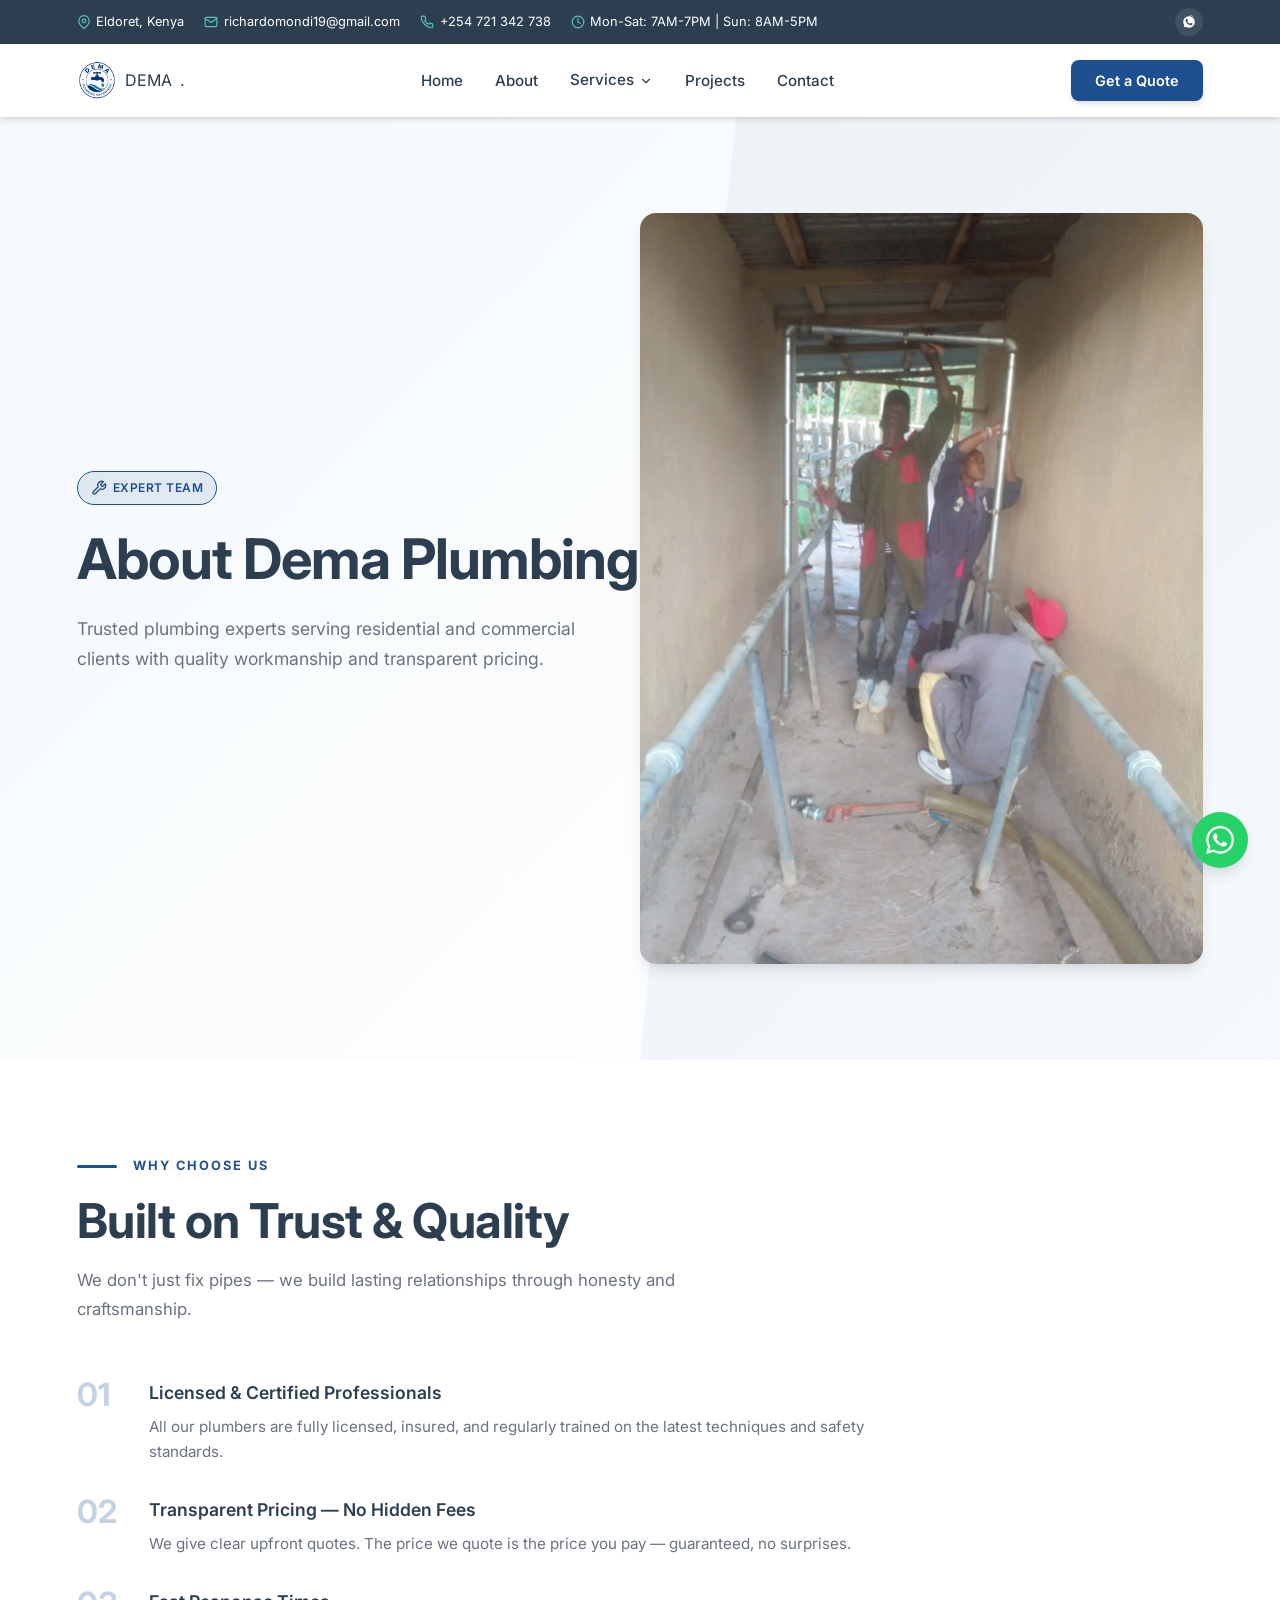
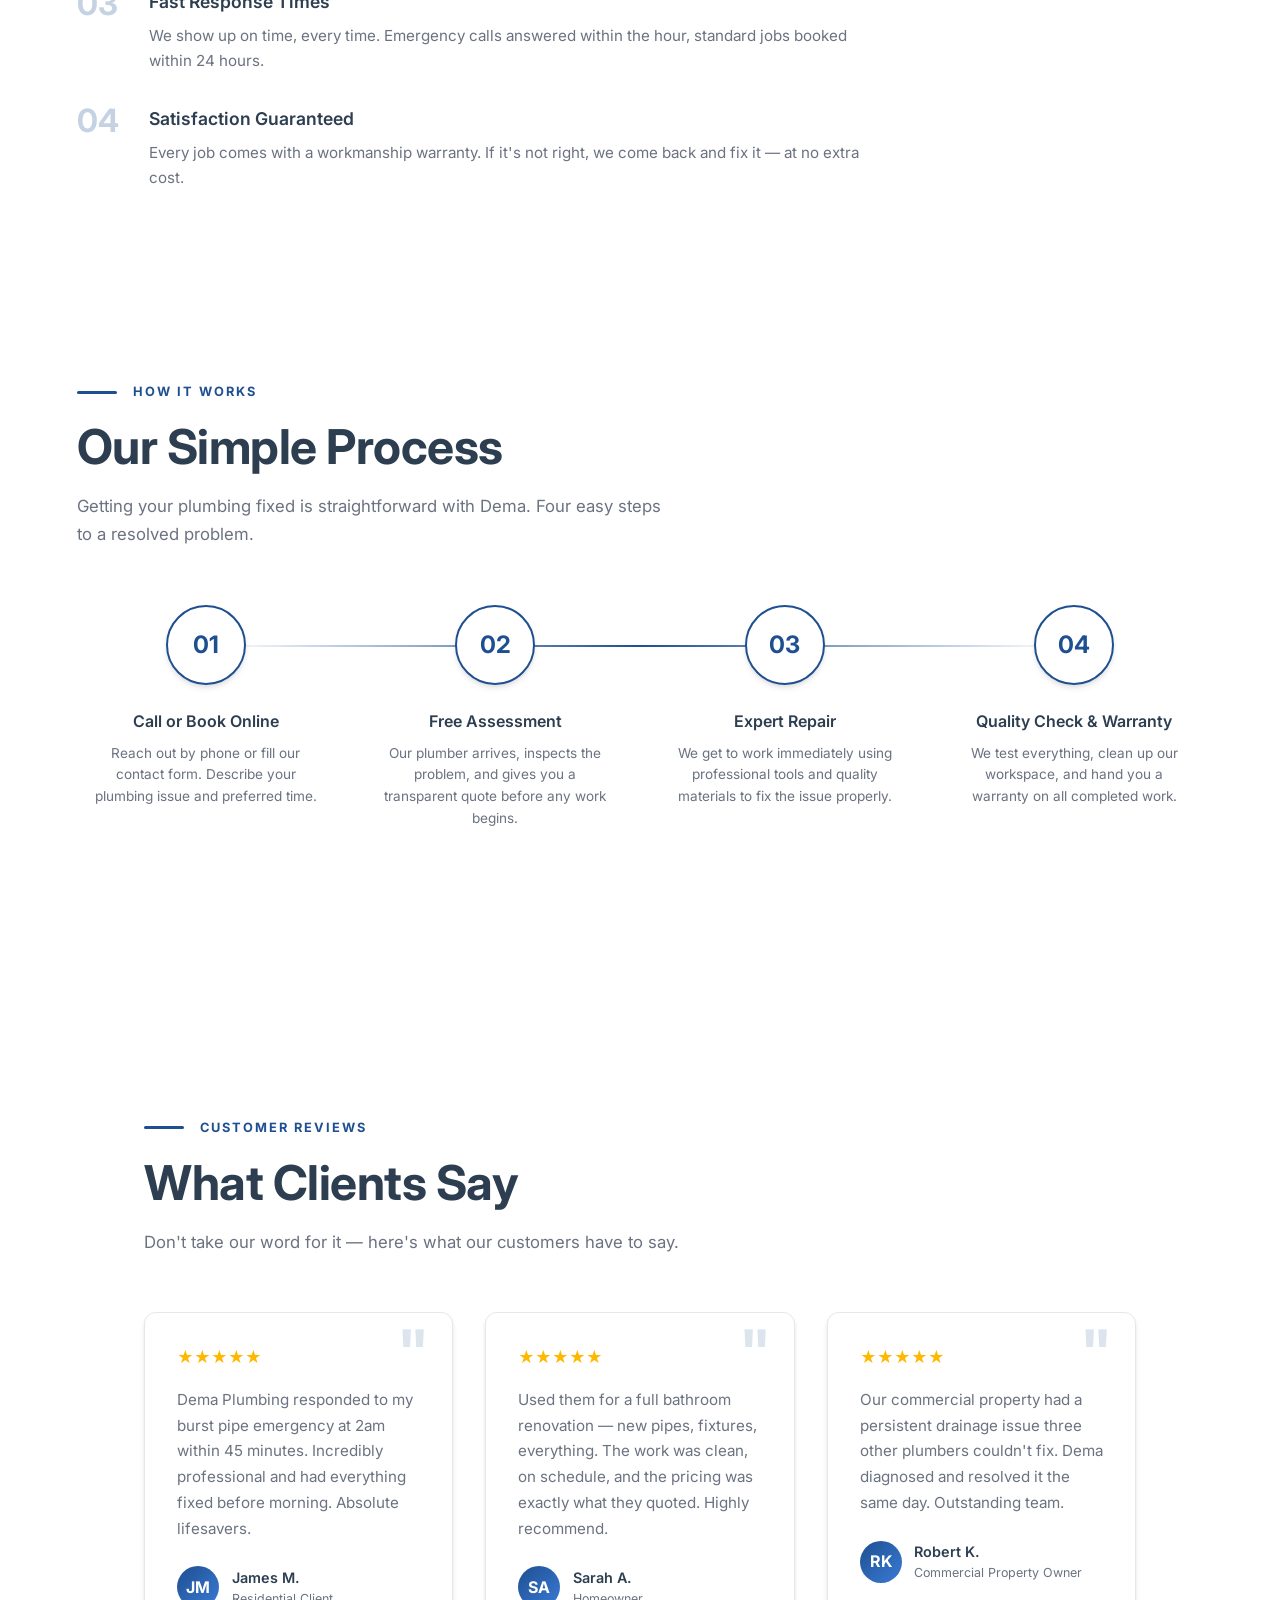
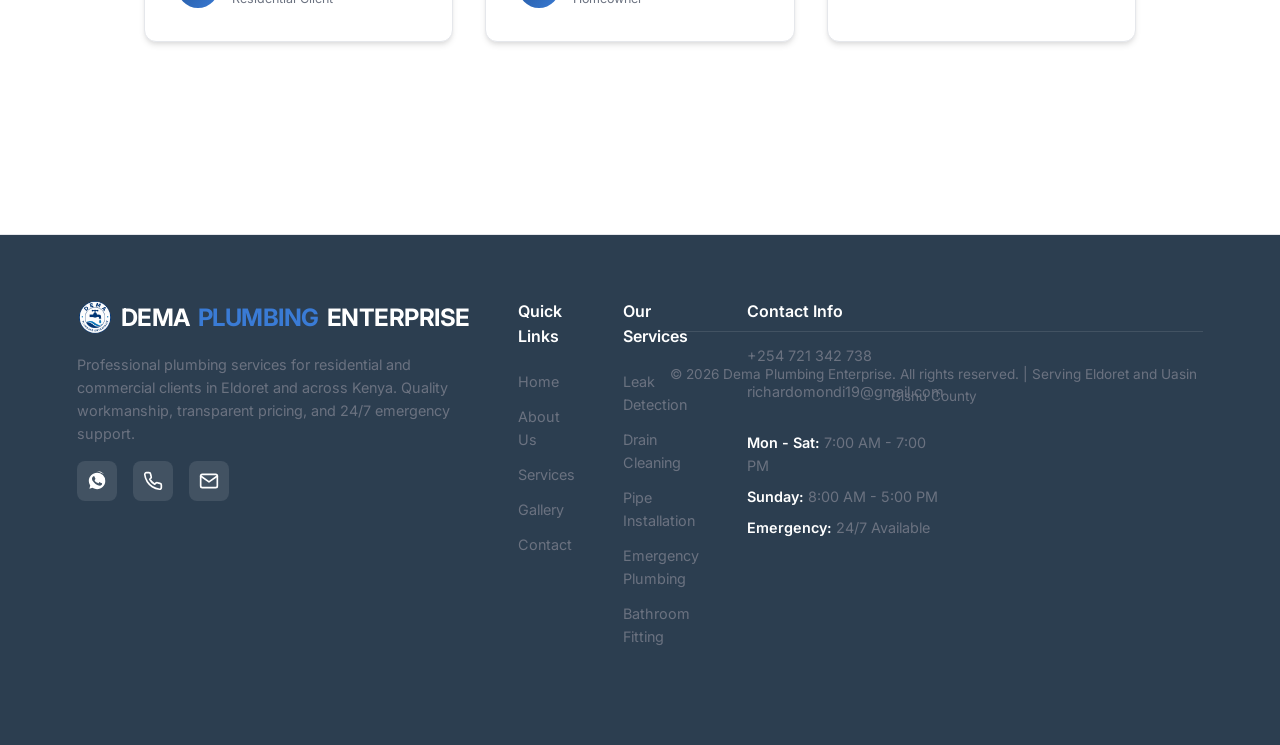
==== commit f60aca75: "Add 6 new gallery projects, fix broken team photo" ====
--- a/about/index.html
+++ b/about/index.html
@@ -128,6 +128,9 @@
       <h1>About Dema Plumbing</h1>
       <p>Trusted plumbing experts serving residential and commercial clients with quality workmanship and transparent pricing.</p>
     </div>
+    <div class="hero-img">
+      <img src="../images/team/dema-team-at-work.webp" alt="Dema Plumbing professional team" loading="lazy" style="width:100%; height:auto; display:block;">
+    </div>
   </section>
 
   <!-- WHY US SECTION -->
--- a/css/styles.css
+++ b/css/styles.css
@@ -103,10 +103,9 @@
 .logo {
   font-family: 'Inter', sans-serif;
   display: flex;
-  flex-direction: column;
-  align-items: center;
-  gap: 0.25rem;
-  min-width: 180px;
+  flex-direction: row;
+  align-items: center;
+  gap: 0.5rem;
 }
 .logo svg {
   width: 56px;
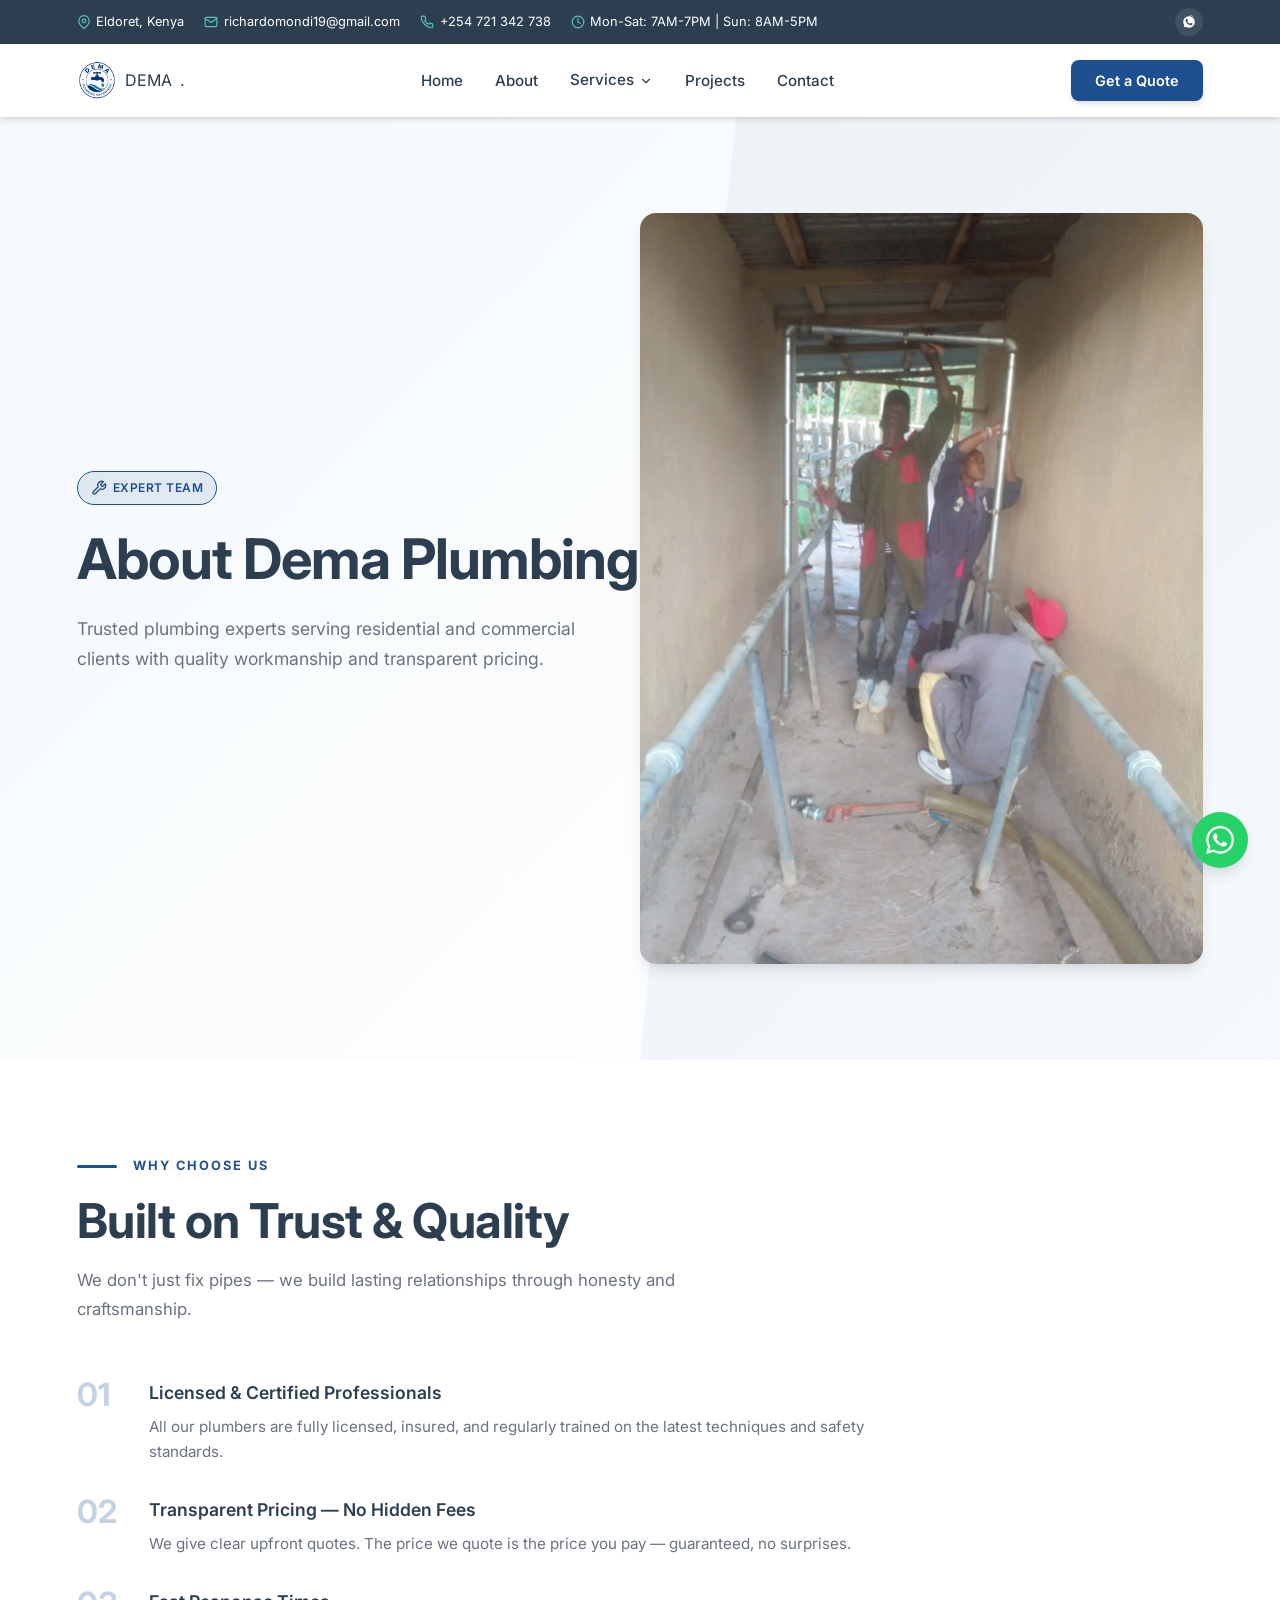
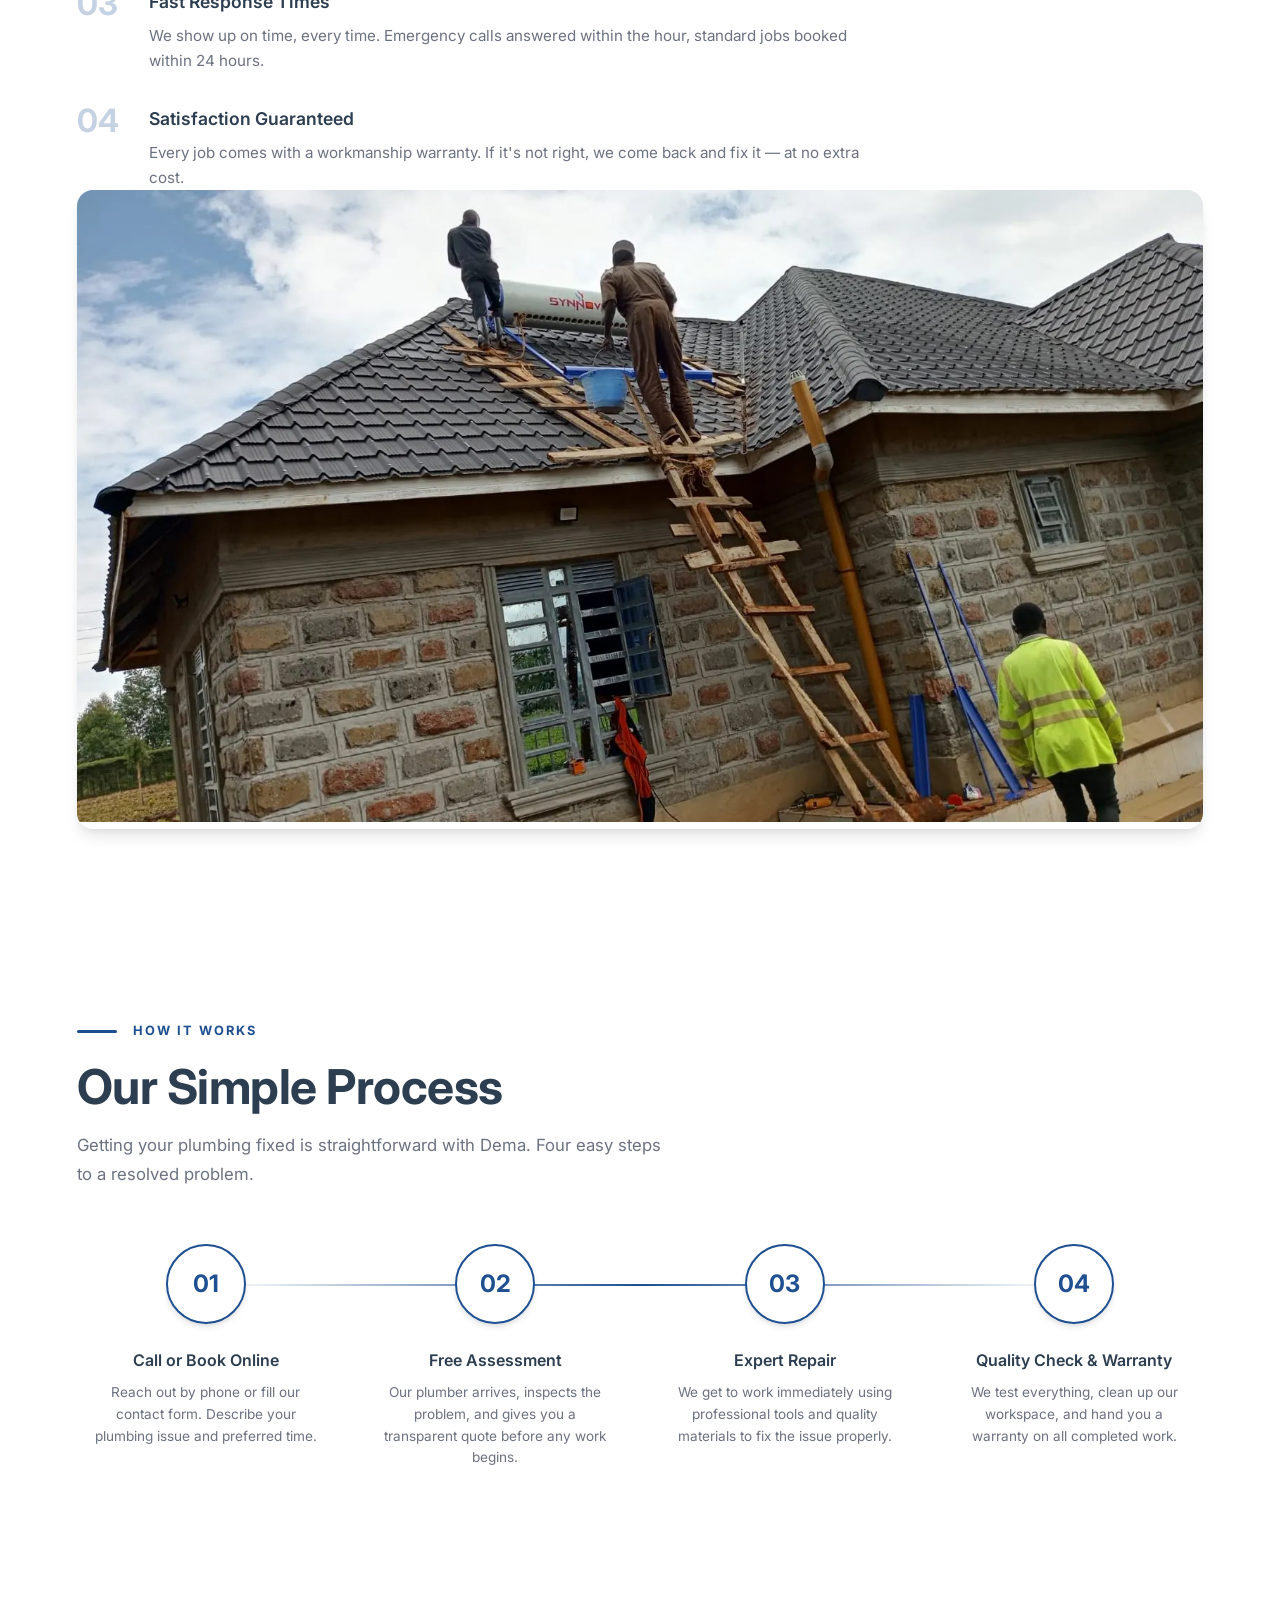
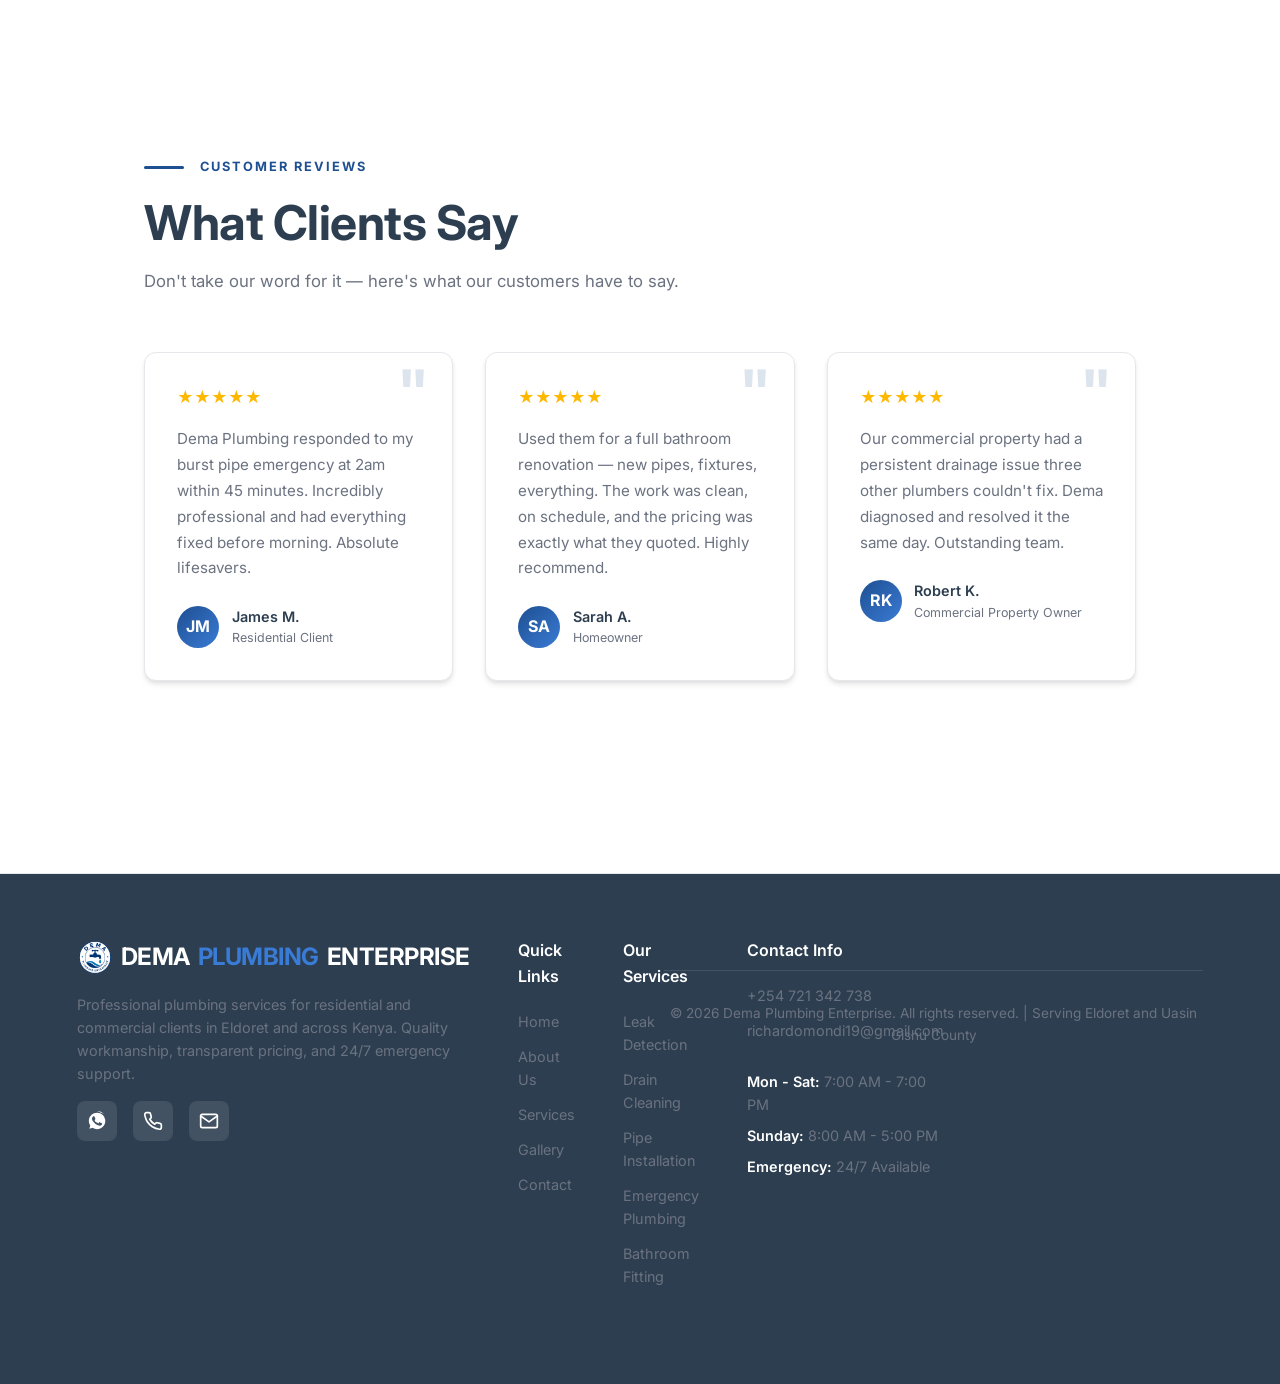
==== commit d9a167a1: "fix broken team photo" ====
--- a/about/index.html
+++ b/about/index.html
@@ -169,6 +169,9 @@
         </div>
       </div>
     </div>
+    <div class="about-image">
+      <img src="../images/team/dema-team-1.jpg" alt="Dema Plumbing professional team at a project site" loading="lazy">
+    </div>
   </section>
 
   <!-- PROCESS SECTION -->
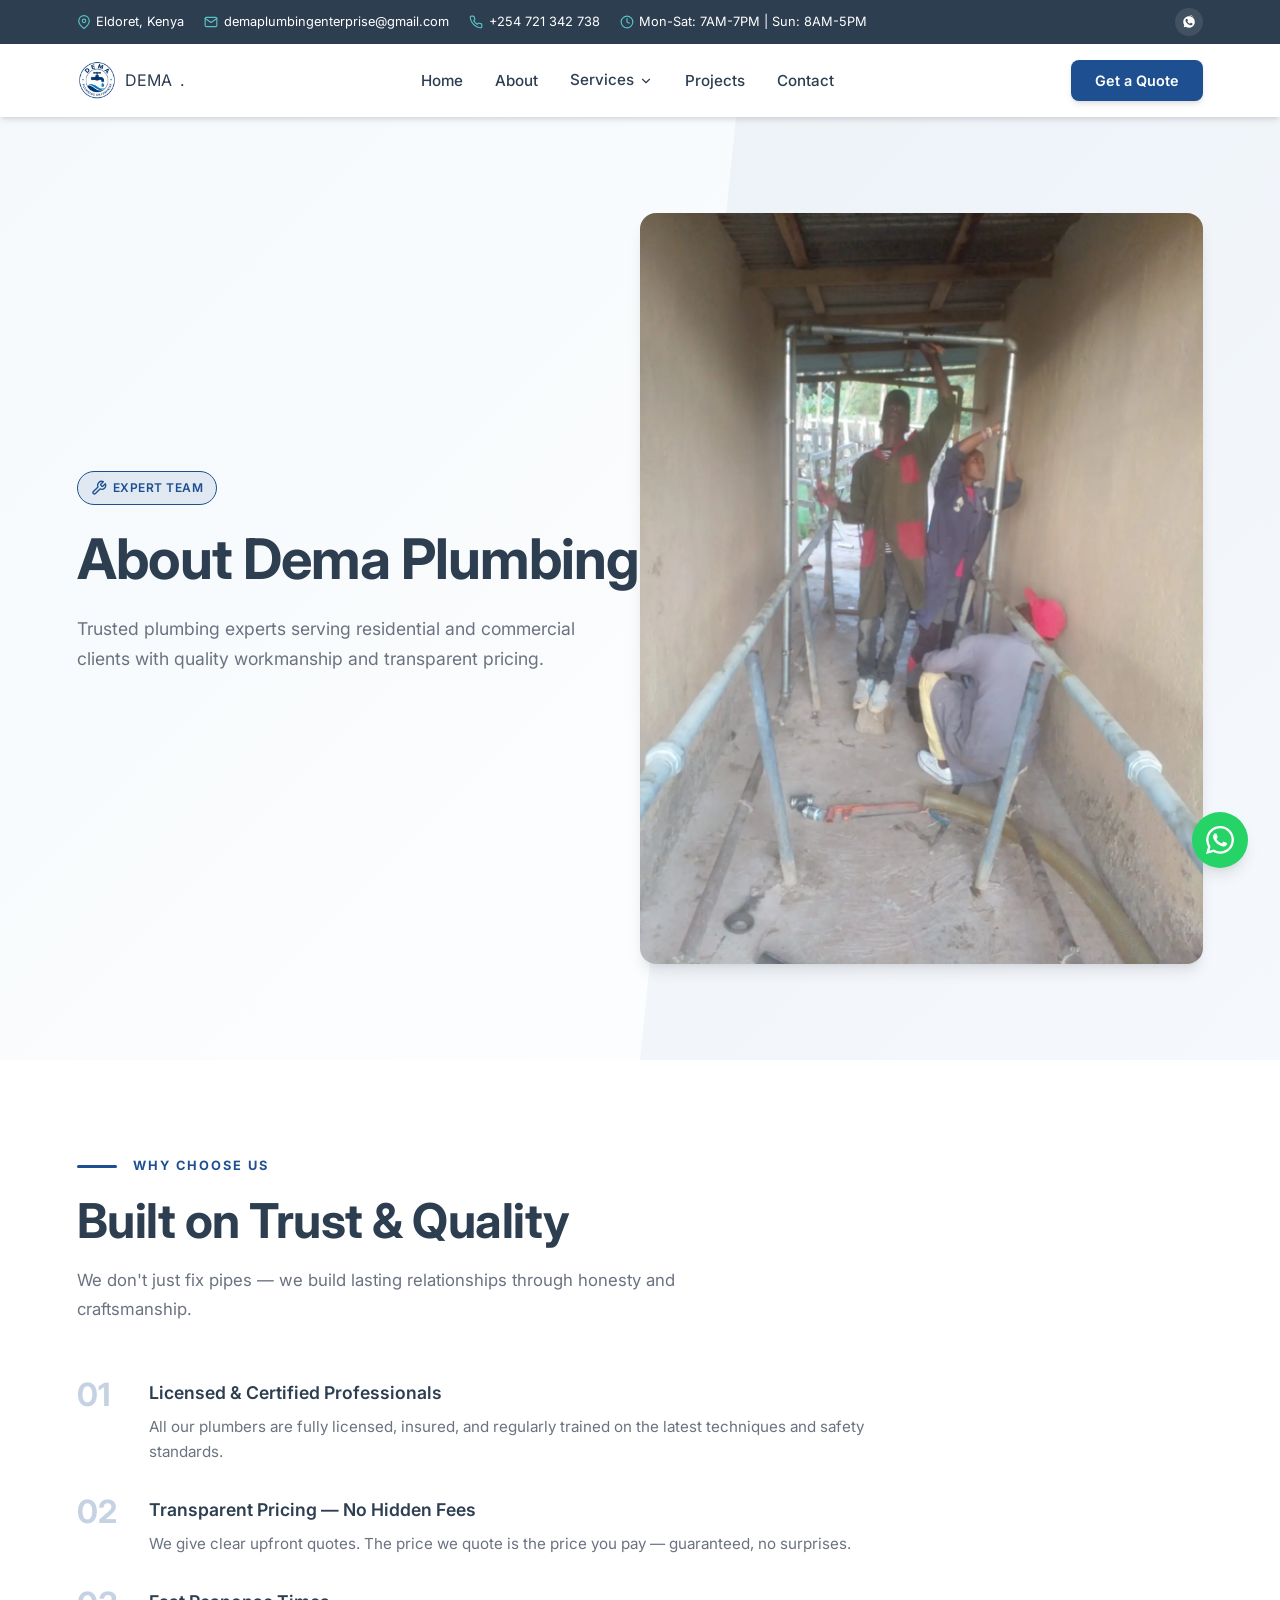
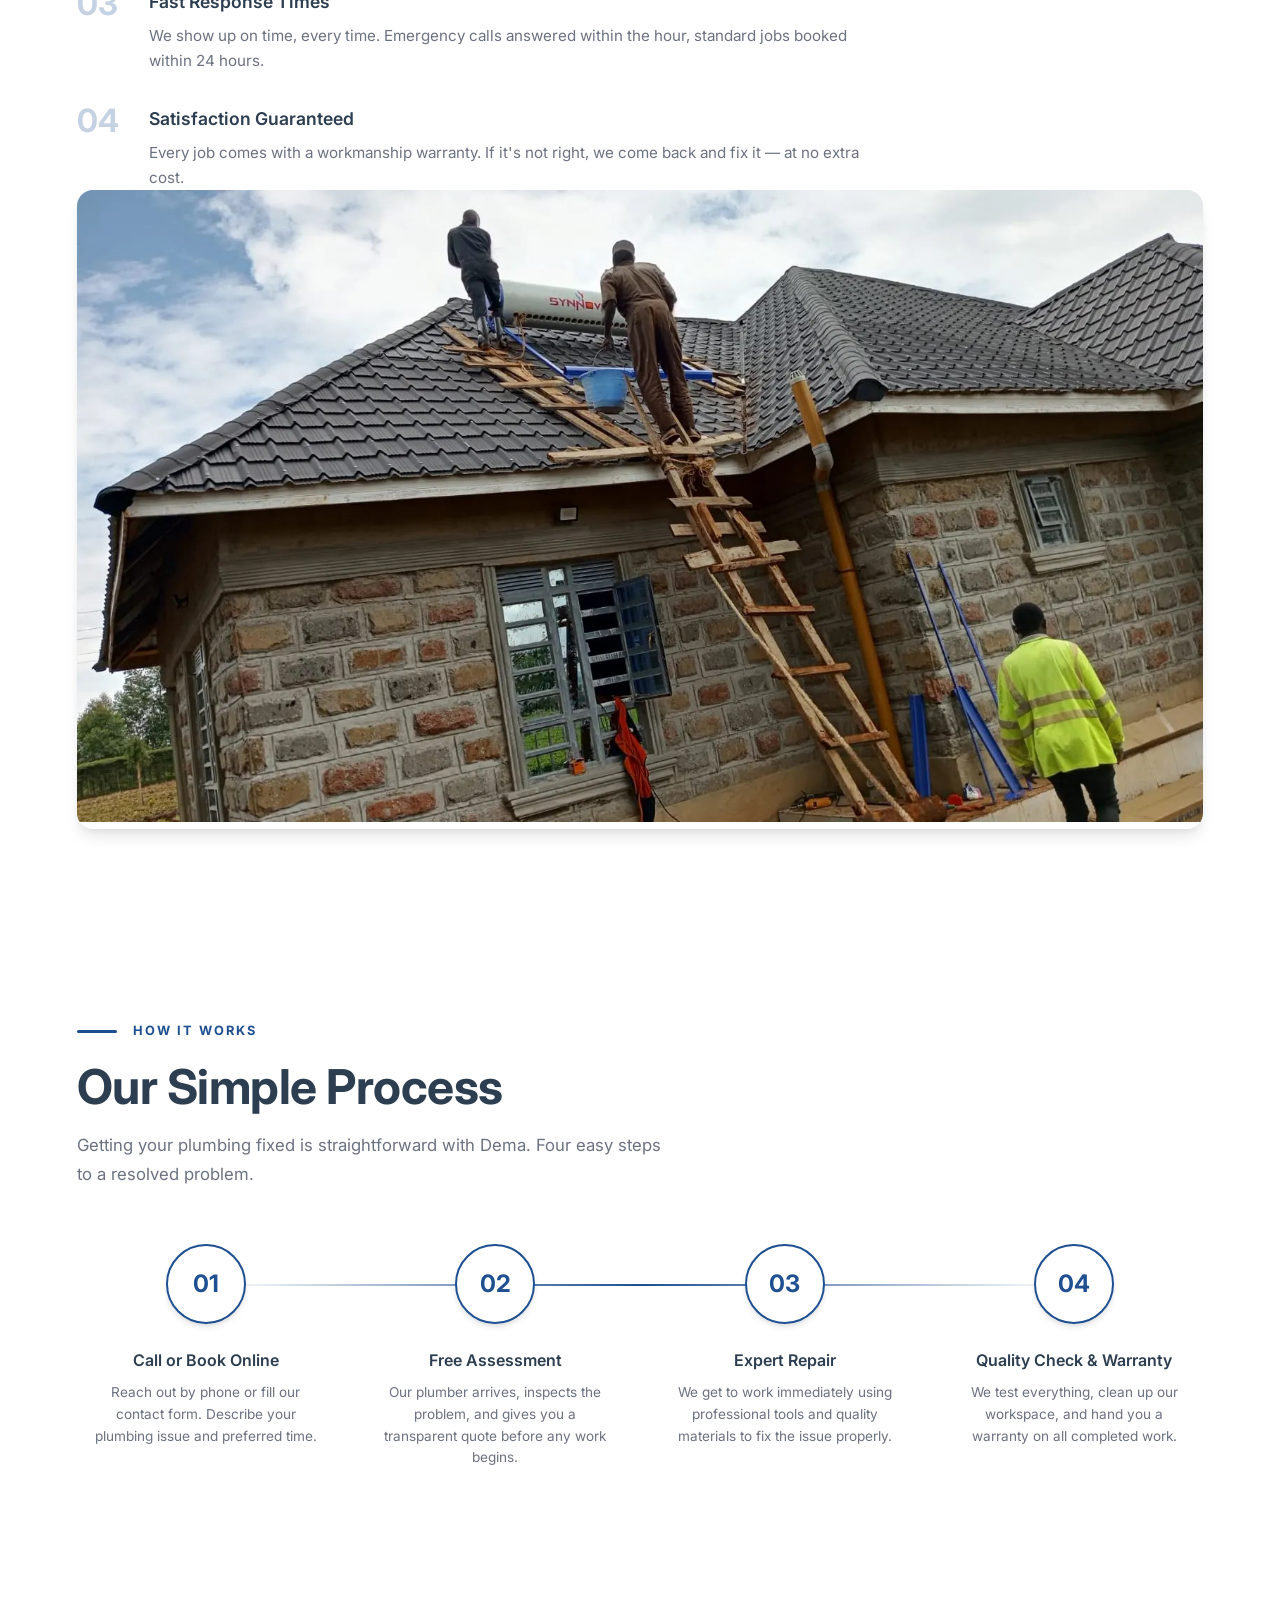
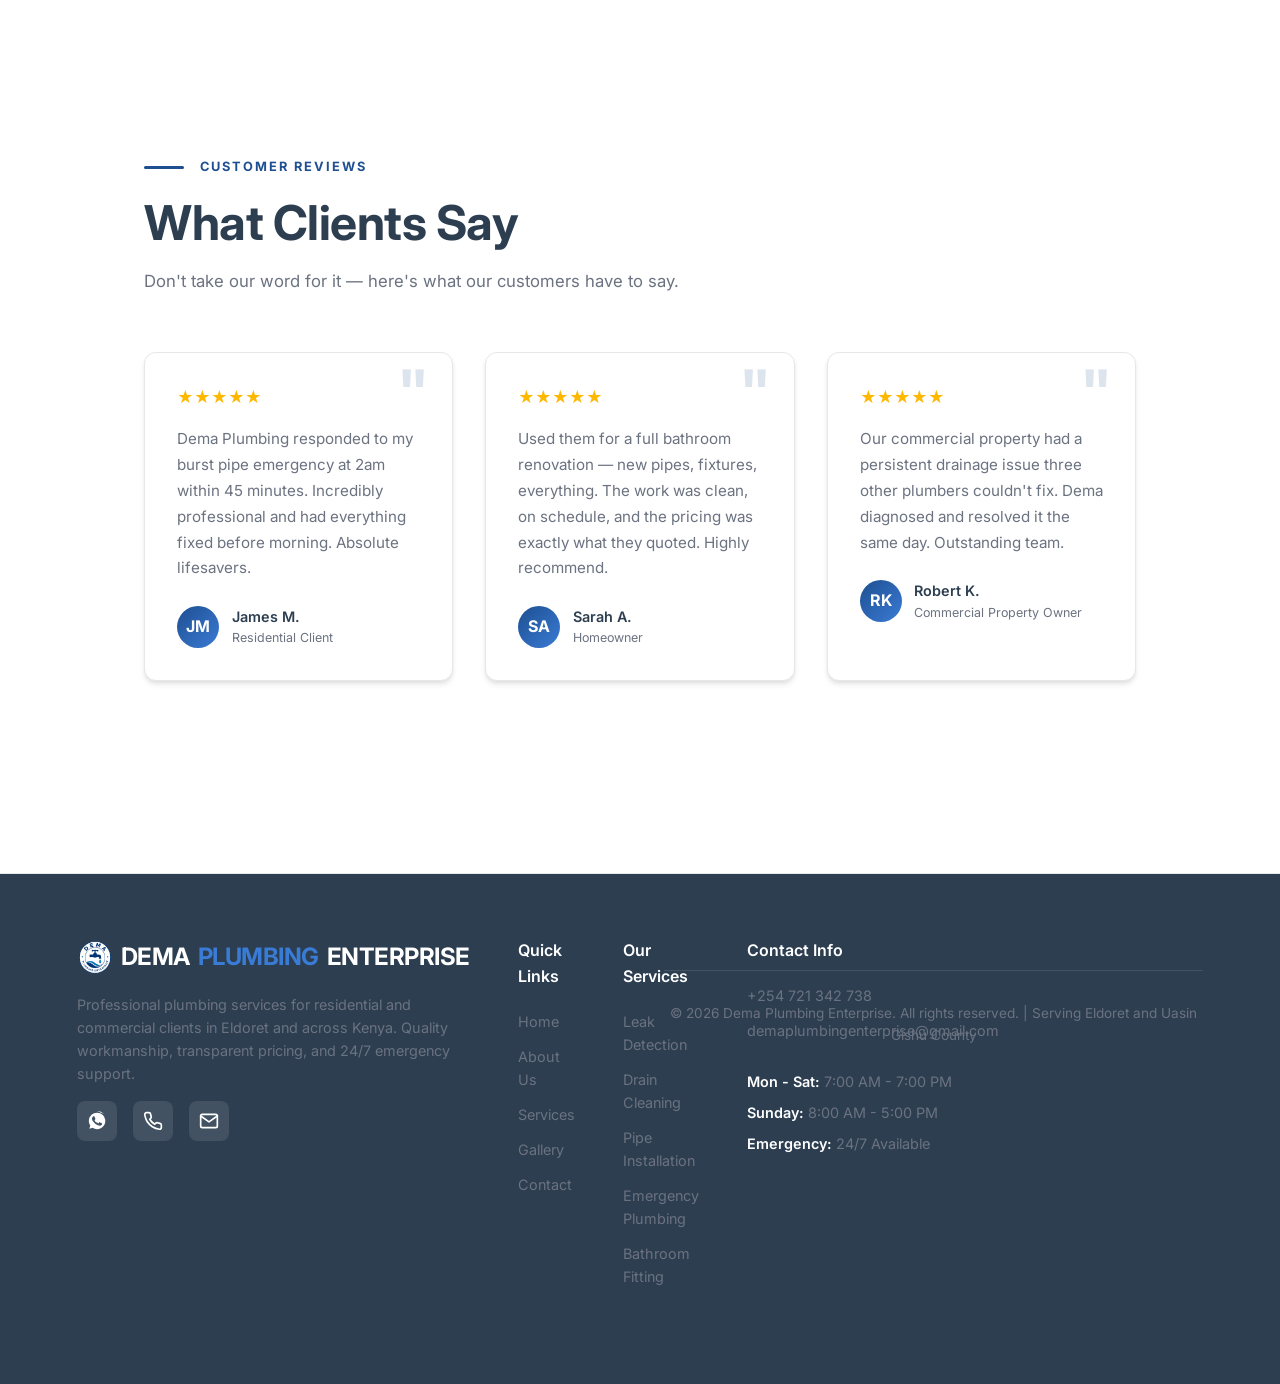
==== commit 1d478277: "Replace contact email with demaplumbingenterprise@gmail.com" ====
--- a/about/index.html
+++ b/about/index.html
@@ -1,4 +1,4 @@
-<!DOCTYPE html>
+﻿<!DOCTYPE html>
 <html lang="en">
 <head>
   <!-- Basic SEO -->
@@ -23,7 +23,7 @@
   <meta name="twitter:image" content="https://www.demaplumbing.co.ke/images/hero1.jpg">
   
   <script type="application/ld+json">
-  {"@context":"https://schema.org","@type":"Plumber","name":"Dema Plumbing Enterprise","image":"https://www.demaplumbing.co.ke/images/logo.png","url":"https://www.demaplumbing.co.ke/","telephone":"+254721342738","email":"richardomondi19@gmail.com","address":{"@type":"PostalAddress","streetAddress":"Eldoret","addressLocality":"Eldoret","addressRegion":"Uasin Gishu","addressCountry":"KE"},"openingHoursSpecification":[{"@type":"OpeningHoursSpecification","dayOfWeek":["Monday","Tuesday","Wednesday","Thursday","Friday","Saturday"],"opens":"07:00","closes":"19:00"},{"@type":"OpeningHoursSpecification","dayOfWeek":["Sunday"],"opens":"08:00","closes":"17:00"}],"geo":{"@type":"GeoCoordinates","latitude":"0.5317","longitude":"35.2698"}}
+  {"@context":"https://schema.org","@type":"Plumber","name":"Dema Plumbing Enterprise","image":"https://www.demaplumbing.co.ke/images/logo.png","url":"https://www.demaplumbing.co.ke/","telephone":"+254721342738","email":"demaplumbingenterprise@gmail.com","address":{"@type":"PostalAddress","streetAddress":"Eldoret","addressLocality":"Eldoret","addressRegion":"Uasin Gishu","addressCountry":"KE"},"openingHoursSpecification":[{"@type":"OpeningHoursSpecification","dayOfWeek":["Monday","Tuesday","Wednesday","Thursday","Friday","Saturday"],"opens":"07:00","closes":"19:00"},{"@type":"OpeningHoursSpecification","dayOfWeek":["Sunday"],"opens":"08:00","closes":"17:00"}],"geo":{"@type":"GeoCoordinates","latitude":"0.5317","longitude":"35.2698"}}
   </script>
   
   <meta name="theme-color" content="#1E4F91">
@@ -57,7 +57,7 @@
           <path d="M4 4h16c1.1 0 2 .9 2 2v12c0 1.1-.9 2-2 2H4c-1.1 0-2-.9-2-2V6c0-1.1.9-2 2-2z"/>
           <polyline points="22,6 12,13 2,6"/>
         </svg>
-        <span>richardomondi19@gmail.com</span>
+        <span>demaplumbingenterprise@gmail.com</span>
       </div>
       <div class="top-bar-item">
         <svg viewBox="0 0 24 24" fill="none" stroke="currentColor" stroke-width="2" stroke-linecap="round" stroke-linejoin="round">
@@ -276,7 +276,7 @@
               <path d="M22 16.92v3a2 2 0 0 1-2.18 2 19.79 19.79 0 0 1-8.63-3.07 19.5 19.5 0 0 1-6-6 19.79 19.79 0 0 1-3.07-8.67A2 2 0 0 1 4.11 2h3a2 2 0 0 1 2 1.72 12.84 12.84 0 0 0 .7 2.81 2 2 0 0 1-.45 2.11L8.09 9.91a16 16 0 0 0 6 6l1.27-1.27a2 2 0 0 1 2.11-.45 12.84 12.84 0 0 0 2.81.7A2 2 0 0 1 22 16.92z"/>
             </svg>
           </a>
-          <a href="mailto:richardomondi19@gmail.com" aria-label="Email Us">
+          <a href="mailto:demaplumbingenterprise@gmail.com" aria-label="Email Us">
             <svg viewBox="0 0 24 24" fill="none" stroke="currentColor" stroke-width="2" stroke-linecap="round" stroke-linejoin="round">
               <path d="M4 4h16c1.1 0 2 .9 2 2v12c0 1.1-.9 2-2 2H4c-1.1 0-2-.9-2-2V6c0-1.1.9-2 2-2z"/>
               <polyline points="22,6 12,13 2,6"/>
@@ -303,7 +303,7 @@
       <div class="footer-links">
         <h4>Contact Info</h4>
         <a href="tel:+254721342738">+254 721 342 738</a>
-        <a href="mailto:richardomondi19@gmail.com">richardomondi19@gmail.com</a>
+        <a href="mailto:demaplumbingenterprise@gmail.com">demaplumbingenterprise@gmail.com</a>
         <div class="footer-working-hours">
           <p><strong>Mon - Sat:</strong> 7:00 AM - 7:00 PM</p>
           <p><strong>Sunday:</strong> 8:00 AM - 5:00 PM</p>
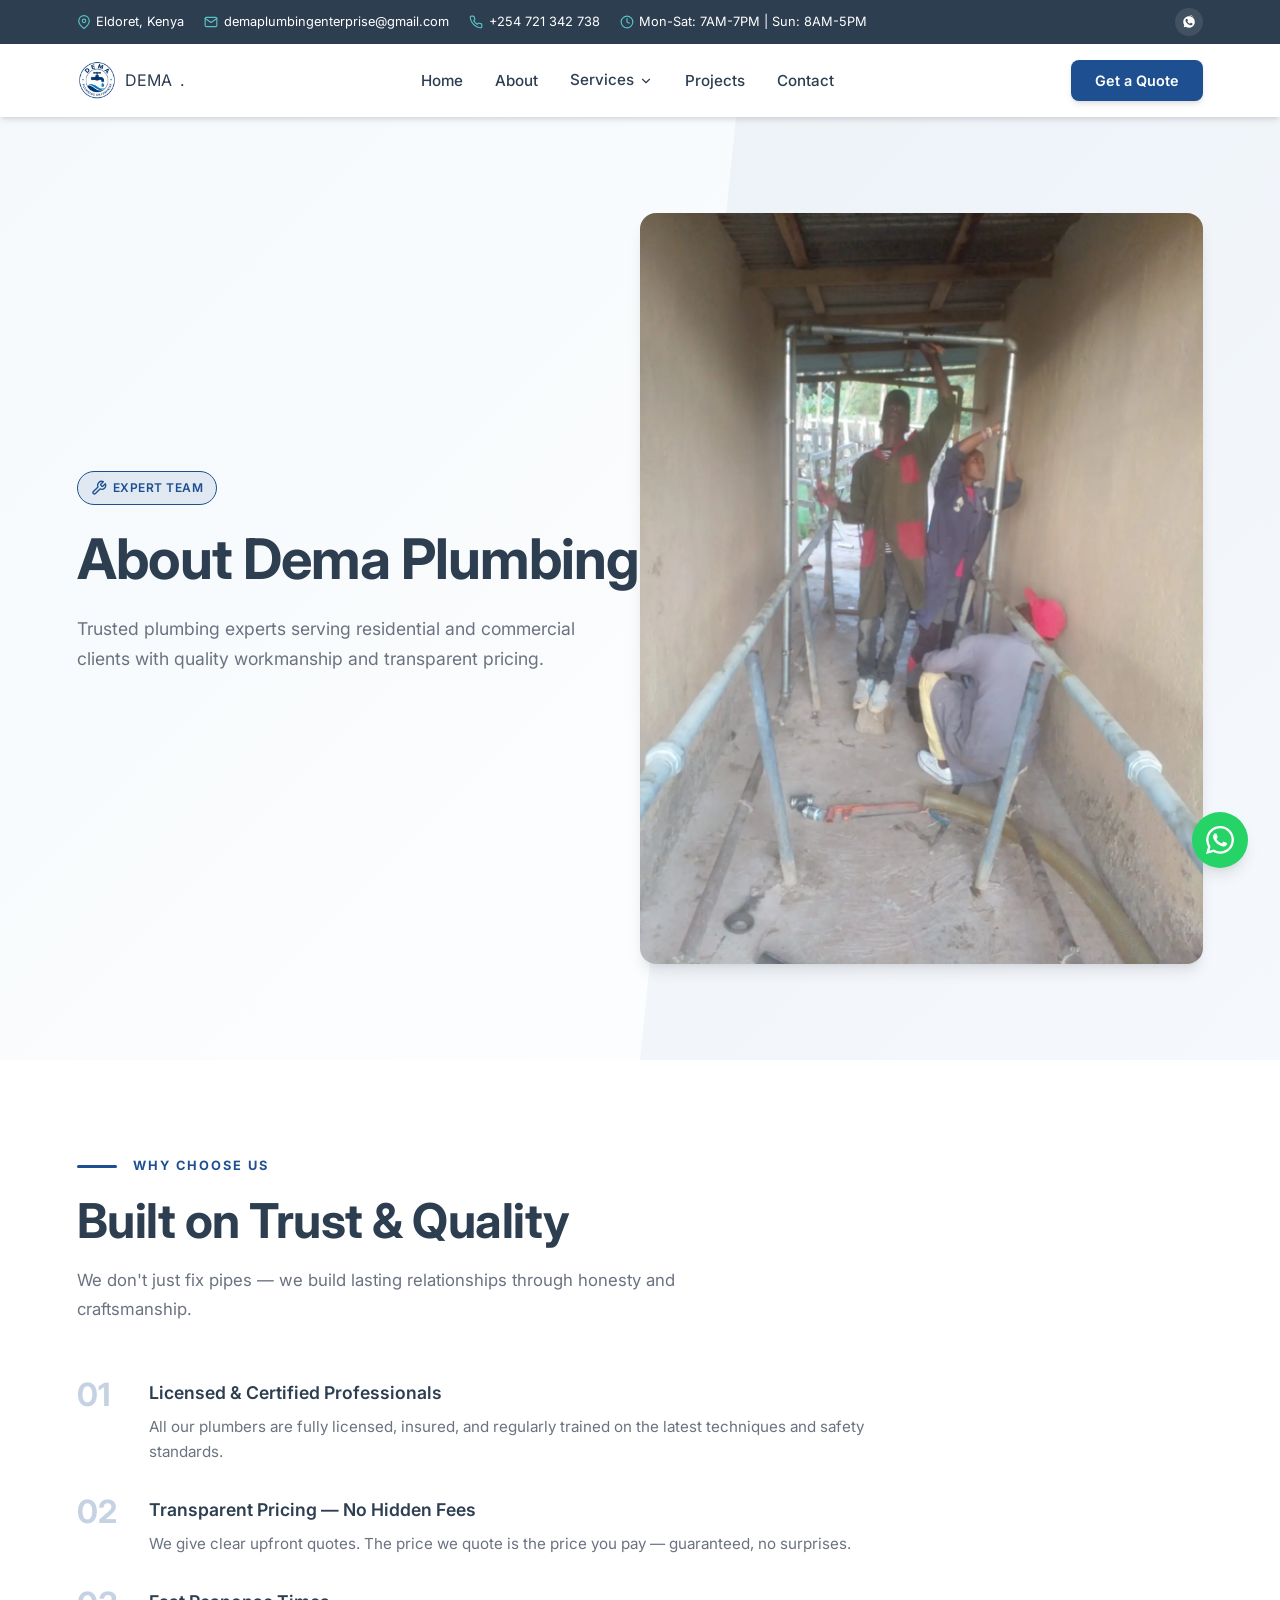
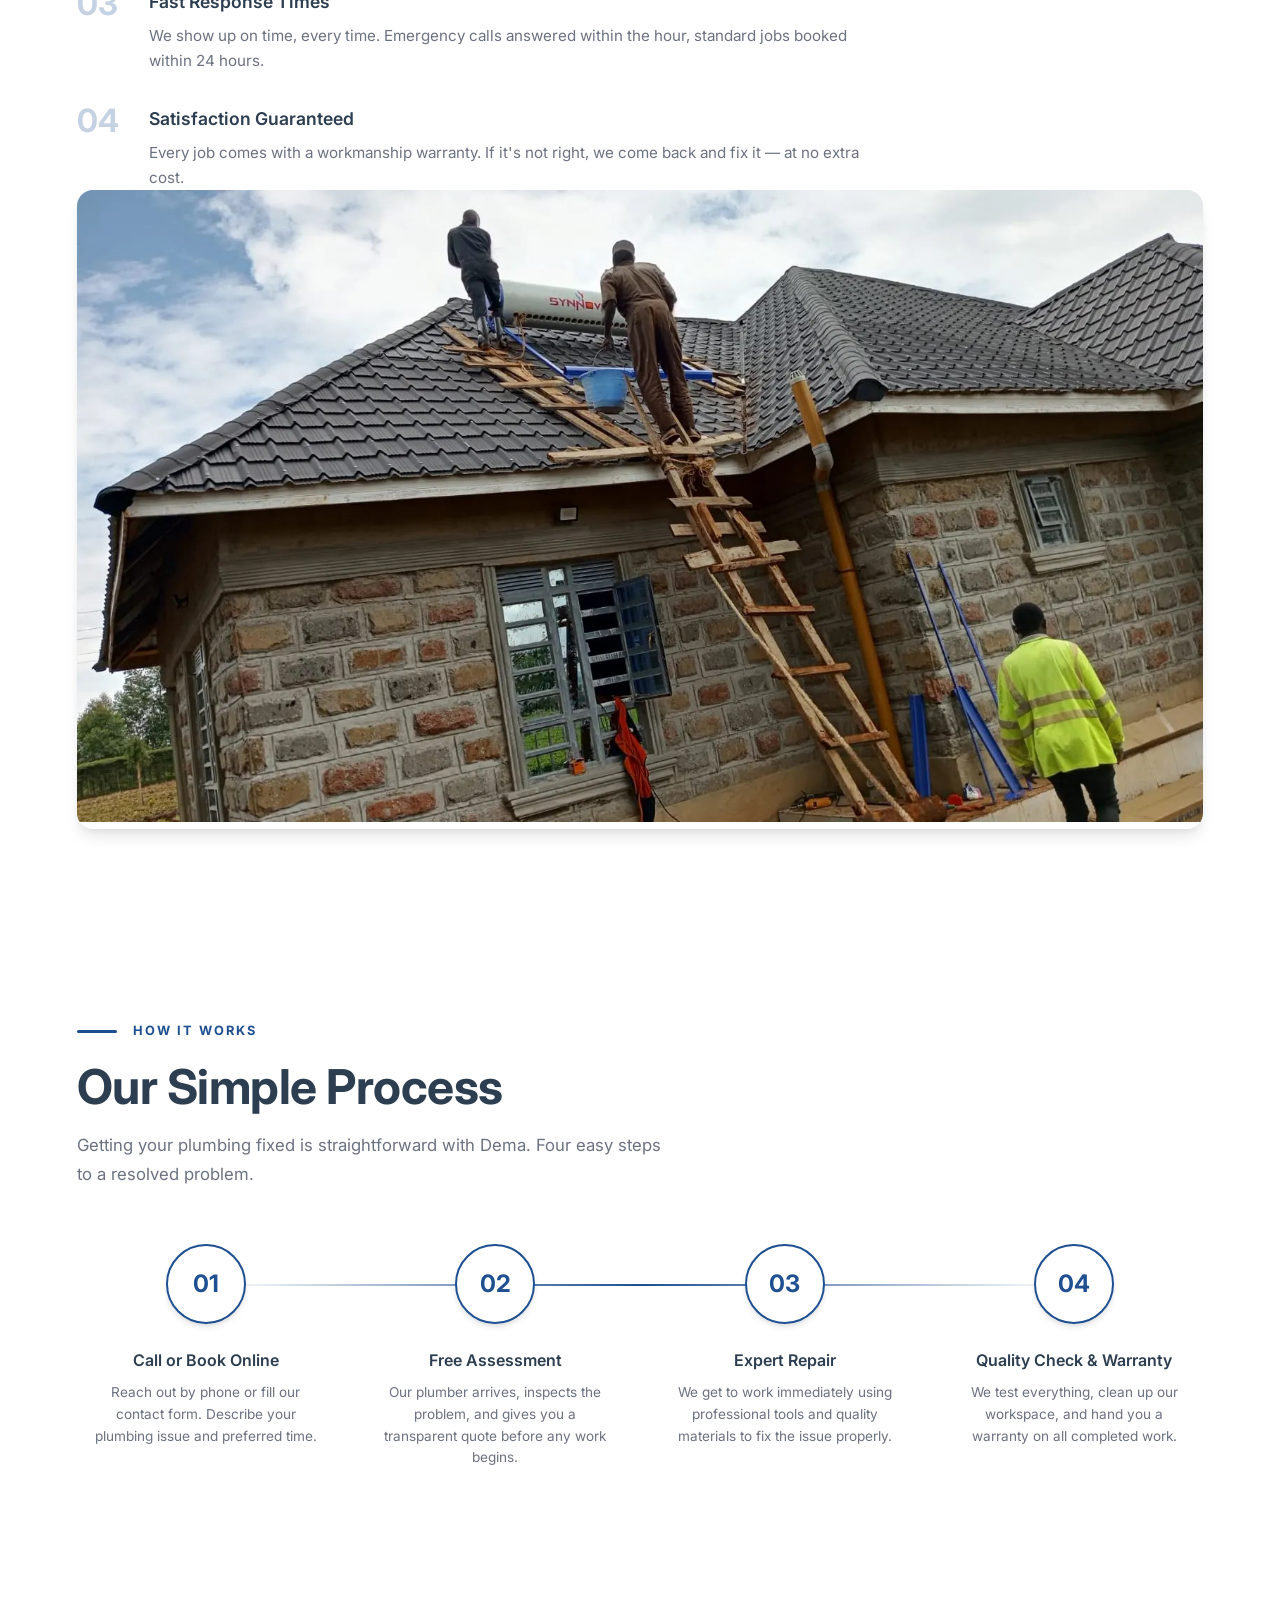
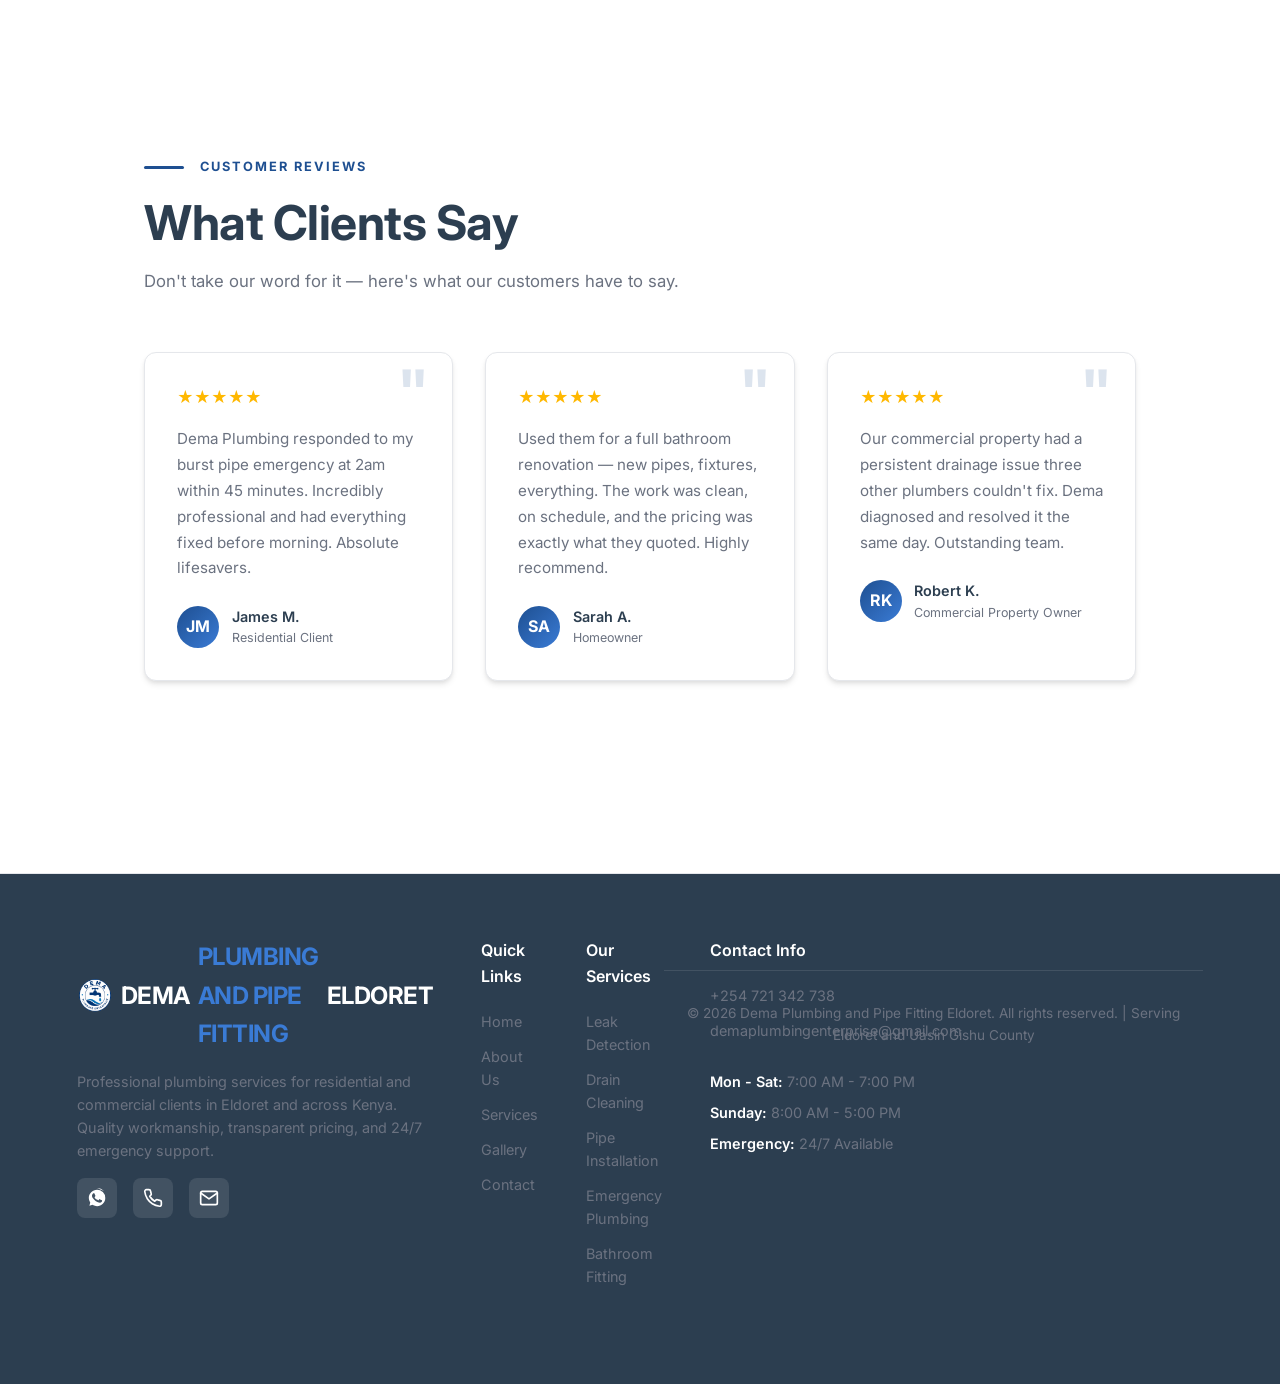
==== commit 054f55b0: "Standardize business name to Dema Plumbing and Pipe Fitting Eldoret, fix domain to demaplumbingeld.c" ====
--- a/about/index.html
+++ b/about/index.html
@@ -1,29 +1,59 @@
-﻿<!DOCTYPE html>
+<!DOCTYPE html>
 <html lang="en">
 <head>
   <!-- Basic SEO -->
   <meta charset="UTF-8" />
   <meta name="viewport" content="width=device-width, initial-scale=1.0"/>
-  <title>About Us - Dema Plumbing | Licensed Plumbing Experts</title>
-  <meta name="description" content="Dema Plumbing Enterprise is a licensed and certified plumbing service provider in Kenya. We offer leak detection, pipe installation, bathroom & kitchen fitting, water heater services, and 24/7 emergency plumbing with transparent pricing.">
+  <title>About Us - Dema Plumbing and Pipe Fitting Eldoret | Licensed Plumbing Experts</title>
+  <meta name="description" content="Dema Plumbing and Pipe Fitting Eldoret and Pipe Fitting Eldoret is a licensed and certified plumbing service provider in Kenya. We offer leak detection, pipe installation, bathroom & kitchen fitting, water heater services, and 24/7 emergency plumbing with transparent pricing.">
   <meta name="keywords" content="plumbing, about us, licensed plumber, certified plumber, leak detection, pipe installation, bathroom fitting, water heater, emergency plumbing, Dema Plumbing">
-  <link rel="canonical" href="https://www.demaplumbing.co.ke/about/index.html">
+  <link rel="canonical" href="https://www.demaplumbingeld.co.ke/about/index.html">
   
   <!-- Open Graph -->
   <meta property="og:title" content="About Us - Dema Plumbing"/>
   <meta property="og:description" content="Learn about Dema Plumbing - licensed, certified plumbers offering leak detection, pipe installation, and 24/7 emergency services in Kenya.">
-  <meta property="og:image" content="https://www.demaplumbing.co.ke/images/hero1.jpg"/>
-  <meta property="og:url" content="https://www.demaplumbing.co.ke/about/index.html"/>
+  <meta property="og:image" content="https://www.demaplumbingeld.co.ke/images/hero1.jpg"/>
+  <meta property="og:url" content="https://www.demaplumbingeld.co.ke/about/index.html"/>
   <meta property="og:type" content="website"/>
   
   <!-- Twitter Cards -->
   <meta name="twitter:card" content="summary_large_image">
   <meta name="twitter:title" content="About Us - Dema Plumbing"/>
   <meta name="twitter:description" content="Learn about Dema Plumbing - licensed, certified plumbers offering leak detection, pipe installation, and 24/7 emergency services in Kenya.">
-  <meta name="twitter:image" content="https://www.demaplumbing.co.ke/images/hero1.jpg">
+  <meta name="twitter:image" content="https://www.demaplumbingeld.co.ke/images/hero1.jpg">
   
-  <script type="application/ld+json">
-  {"@context":"https://schema.org","@type":"Plumber","name":"Dema Plumbing Enterprise","image":"https://www.demaplumbing.co.ke/images/logo.png","url":"https://www.demaplumbing.co.ke/","telephone":"+254721342738","email":"demaplumbingenterprise@gmail.com","address":{"@type":"PostalAddress","streetAddress":"Eldoret","addressLocality":"Eldoret","addressRegion":"Uasin Gishu","addressCountry":"KE"},"openingHoursSpecification":[{"@type":"OpeningHoursSpecification","dayOfWeek":["Monday","Tuesday","Wednesday","Thursday","Friday","Saturday"],"opens":"07:00","closes":"19:00"},{"@type":"OpeningHoursSpecification","dayOfWeek":["Sunday"],"opens":"08:00","closes":"17:00"}],"geo":{"@type":"GeoCoordinates","latitude":"0.5317","longitude":"35.2698"}}
+    <script type="application/ld+json">
+  {
+    "@context": "https://schema.org",
+    "@type": "Plumber",
+    "name": "Dema Plumbing and Pipe Fitting Eldoret",
+    "image": "https://demaplumbingeld.co.ke/images/logo/logo.png",
+    "url": "https://demaplumbingeld.co.ke/about/index.html",
+    "telephone": "+254721342738",
+    "email": "demaplumbingenterprise@gmail.com",
+    "priceRange": "}",
+    "address": {
+      "@type": "PostalAddress",
+      "addressLocality": "Eldoret",
+      "addressRegion": "Uasin Gishu",
+      "addressCountry": "KE"
+    },
+    "openingHoursSpecification": [
+      {
+        "@type": "OpeningHoursSpecification",
+        "dayOfWeek": ["Monday","Tuesday","Wednesday","Thursday","Friday","Saturday"],
+        "opens": "07:00",
+        "closes": "19:00"
+      },
+      {
+        "@type": "OpeningHoursSpecification",
+        "dayOfWeek": "Sunday",
+        "opens": "08:00",
+        "closes": "17:00"
+      }
+    ],
+    "areaServed": ["Eldoret","Uasin Gishu","Kisumu","Kisii","Homa Bay","Migori","Siaya","Kapsabet","Nandi","Turbo"]
+  }
   </script>
   
   <meta name="theme-color" content="#1E4F91">
@@ -87,7 +117,7 @@
   <!-- NAV -->
   <nav>
     <div class="logo">
-      <img src="../images/logo/logo.png" alt="Dema Plumbing Enterprise Logo" width="40" height="40">
+      <img src="../images/logo/logo.png" alt="Dema Plumbing and Pipe Fitting Eldoret Logo" width="40" height="40">
       DEMA<span>.</span>
     </div>
     <ul class="nav-links">
@@ -261,8 +291,8 @@
     <div class="footer-grid">
       <div>
         <div class="footer-logo">
-          <img src="../images/logo/logo.png" alt="Dema Plumbing Enterprise Logo" width="36" height="36">
-          DEMA <span>PLUMBING</span> ENTERPRISE
+          <img src="../images/logo/logo.png" alt="Dema Plumbing and Pipe Fitting Eldoret Logo" width="36" height="36">
+          DEMA <span>PLUMBING AND PIPE FITTING</span> ELDORET
         </div>
         <div class="footer-copy">Professional plumbing services for residential and commercial clients in Eldoret and across Kenya. Quality workmanship, transparent pricing, and 24/7 emergency support.</div>
         <div class="footer-social">
@@ -312,7 +342,7 @@
       </div>
     </div>
     <div class="footer-bottom">
-      <p>© 2026 Dema Plumbing Enterprise. All rights reserved. | Serving Eldoret and Uasin Gishu County</p>
+      <p>© 2026 Dema Plumbing and Pipe Fitting Eldoret. All rights reserved. | Serving Eldoret and Uasin Gishu County</p>
     </div>
   </footer>
 
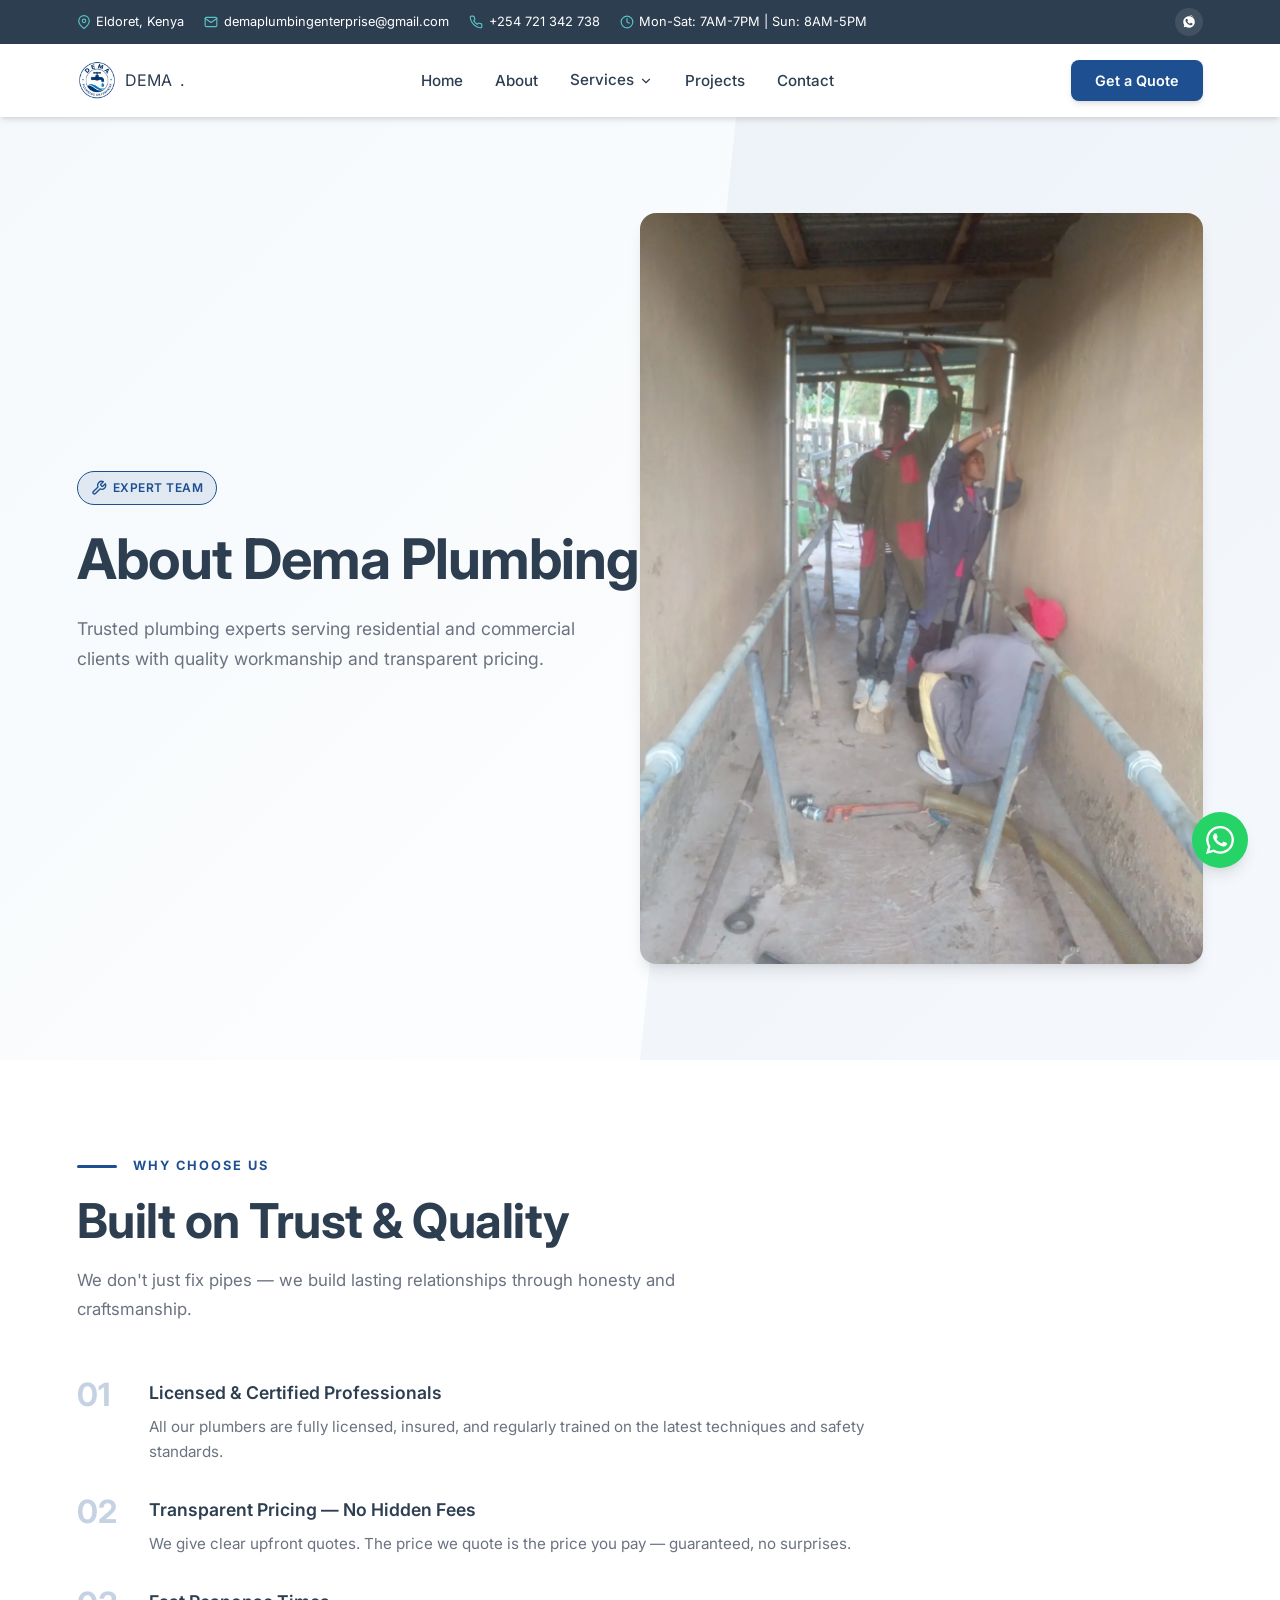
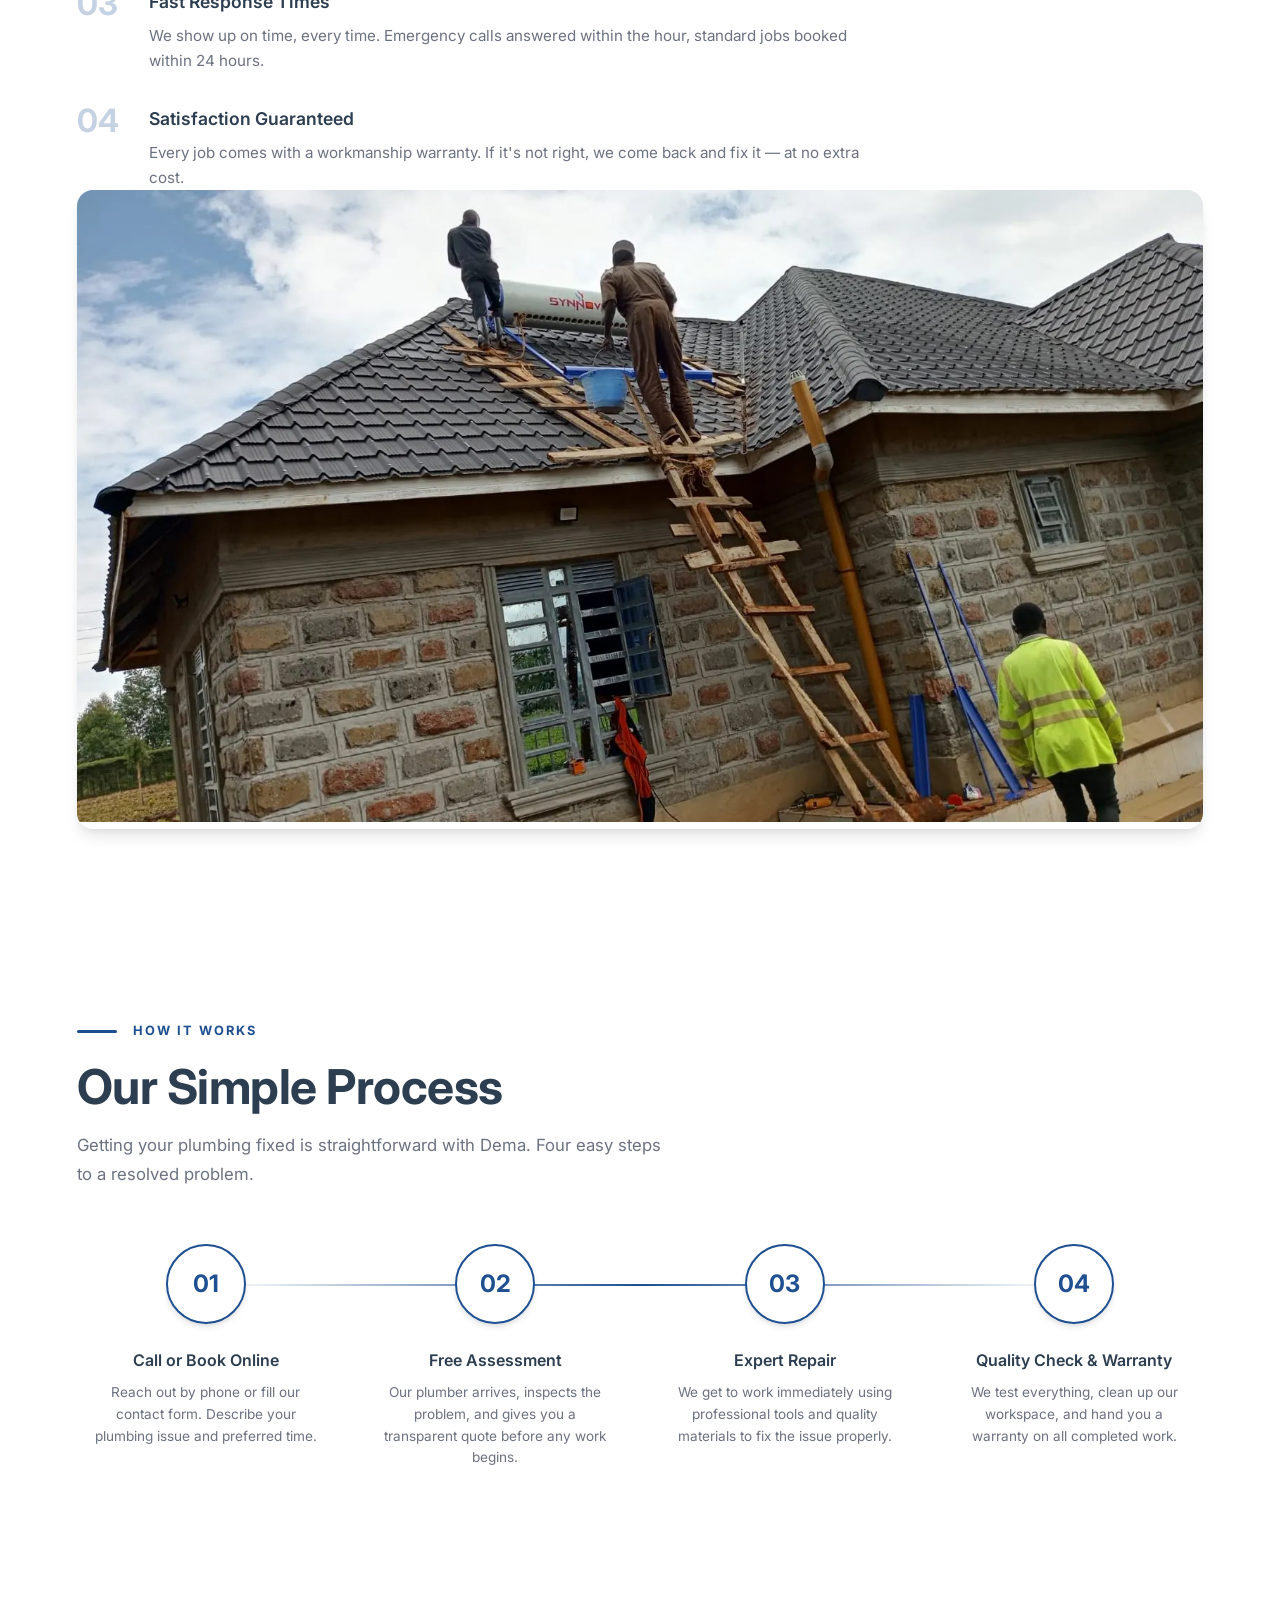
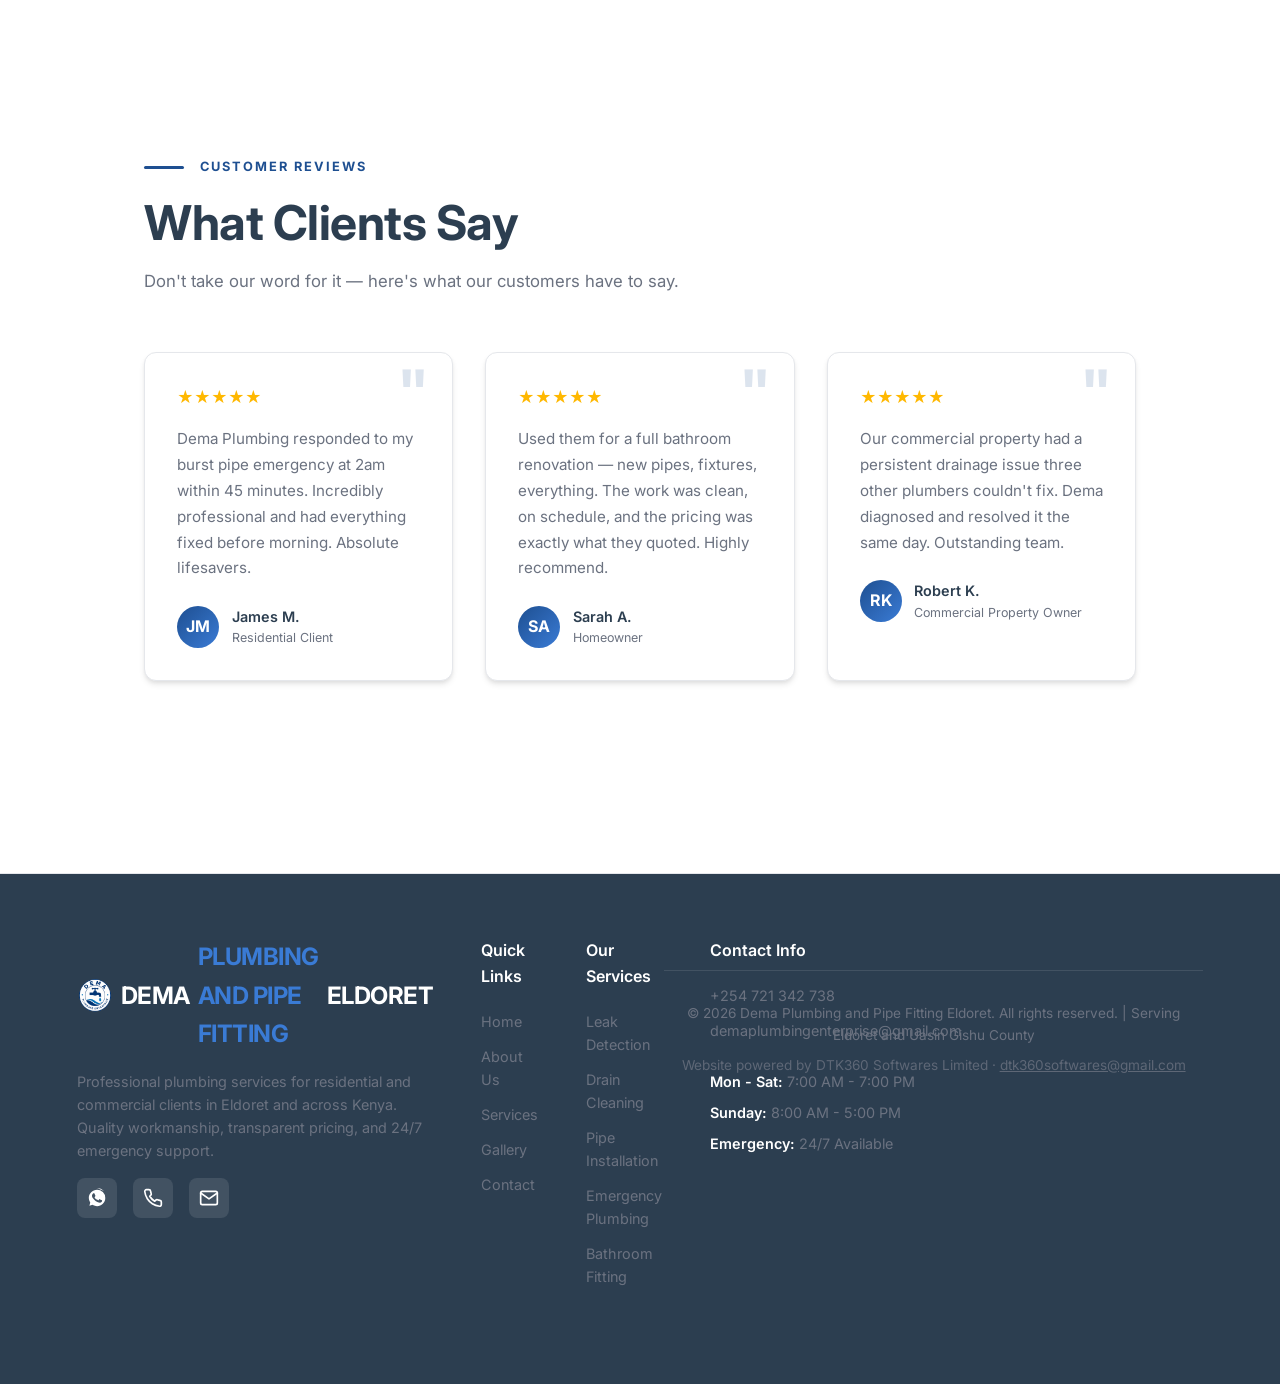
==== commit a3d56f30: "Add DTK360 Softwares Limited credit to footer" ====
--- a/about/index.html
+++ b/about/index.html
@@ -31,7 +31,7 @@
     "url": "https://demaplumbingeld.co.ke/about/index.html",
     "telephone": "+254721342738",
     "email": "demaplumbingenterprise@gmail.com",
-    "priceRange": "}",
+    "priceRange": "$$",
     "address": {
       "@type": "PostalAddress",
       "addressLocality": "Eldoret",
@@ -121,25 +121,25 @@
       DEMA<span>.</span>
     </div>
     <ul class="nav-links">
-      <li><a href="../index.html">Home</a></li>
-      <li><a href="../about/index.html" class="active">About</a></li>
+      <li><a href="../">Home</a></li>
+      <li><a href="../about/" class="active">About</a></li>
       <li class="nav-dropdown">
-        <a href="../services/index.html">
+        <a href="../services/">
           Services
           <svg viewBox="0 0 24 24" fill="none" stroke="currentColor" stroke-width="2" stroke-linecap="round" stroke-linejoin="round">
             <polyline points="6 9 12 15 18 9"/>
           </svg>
         </a>
         <div class="dropdown-menu">
-          <a href="../services/index.html">All Services</a>
-          <a href="../services/leak-detection/index.html">Leak Detection</a>
-          <a href="../services/drain-cleaning/index.html">Drain Cleaning</a>
-          <a href="../services/pipe-installation/index.html">Pipe Installation</a>
-          <a href="../services/emergency-plumbing/index.html">Emergency Plumbing</a>
+          <a href="../services/">All Services</a>
+          <a href="../services/leak-detection/">Leak Detection</a>
+          <a href="../services/drain-cleaning/">Drain Cleaning</a>
+          <a href="../services/pipe-installation/">Pipe Installation</a>
+          <a href="../services/emergency-plumbing/">Emergency Plumbing</a>
         </div>
       </li>
-      <li><a href="../gallery.html">Projects</a></li>
-      <li><a href="../contact/index.html">Contact</a></li>
+      <li><a href="../gallery/">Projects</a></li>
+      <li><a href="../contact/">Contact</a></li>
     
       <li class="nav-mobile-cta"><button class="nav-cta" onclick="document.getElementById('contact').scrollIntoView({behavior:'smooth'})">Get a Quote</button></li>
     </ul>
@@ -316,19 +316,19 @@
       </div>
       <div class="footer-links">
         <h4>Quick Links</h4>
-        <a href="../index.html">Home</a>
-        <a href="../about/index.html">About Us</a>
-        <a href="../services/index.html">Services</a>
-        <a href="../gallery.html">Gallery</a>
-        <a href="../contact/index.html">Contact</a>
+        <a href="../">Home</a>
+        <a href="../about/">About Us</a>
+        <a href="../services/">Services</a>
+        <a href="../gallery/">Gallery</a>
+        <a href="../contact/">Contact</a>
       </div>
       <div class="footer-links">
         <h4>Our Services</h4>
-        <a href="../services/leak-detection/index.html">Leak Detection</a>
-        <a href="../services/drain-cleaning/index.html">Drain Cleaning</a>
-        <a href="../services/pipe-installation/index.html">Pipe Installation</a>
-        <a href="../services/emergency-plumbing/index.html">Emergency Plumbing</a>
-        <a href="../services/bathroom-kitchen-fitting/index.html">Bathroom Fitting</a>
+        <a href="../services/leak-detection/">Leak Detection</a>
+        <a href="../services/drain-cleaning/">Drain Cleaning</a>
+        <a href="../services/pipe-installation/">Pipe Installation</a>
+        <a href="../services/emergency-plumbing/">Emergency Plumbing</a>
+        <a href="../services/bathroom-kitchen-fitting/">Bathroom Fitting</a>
       </div>
       <div class="footer-links">
         <h4>Contact Info</h4>
@@ -343,6 +343,7 @@
     </div>
     <div class="footer-bottom">
       <p>© 2026 Dema Plumbing and Pipe Fitting Eldoret. All rights reserved. | Serving Eldoret and Uasin Gishu County</p>
+      <p class="footer-credit">Website powered by DTK360 Softwares Limited &middot; <a href="mailto:dtk360softwares@gmail.com">dtk360softwares@gmail.com</a></p>
     </div>
   </footer>
 
--- a/css/styles.css
+++ b/css/styles.css
@@ -110,12 +110,6 @@
 .logo svg {
   width: 56px;
   height: 56px;
-}
-.logo-text {
-  display: flex;
-  flex-direction: column;
-  align-items: center;
-  line-height: 1.1;
 }
 .logo-dema {
   font-size: 1.75rem;
@@ -2134,3 +2128,22 @@
   .nav-mobile-cta { display: block; border-bottom: none !important; margin-top: 1rem; }
   .nav-mobile-cta .nav-cta { width: 100%; }
 }
+
+.watch-work-section { padding: 4rem 6%; text-align: center; }
+.video-grid { display: flex; flex-wrap: wrap; gap: 1.25rem; justify-content: center; margin-top: 2rem; }
+.video-card { position: relative; width: 180px; aspect-ratio: 9 / 16; border-radius: 12px; overflow: hidden; background: var(--light-bg); cursor: pointer; box-shadow: var(--shadow); }
+.video-card img, .video-card video { width: 100%; height: 100%; object-fit: cover; display: block; }
+.video-card video { display: none; }
+.video-card.playing video { display: block; }
+.video-card.playing img { display: none; }
+.video-card-overlay { position: absolute; inset: 0; background: linear-gradient(180deg, transparent 55%, rgba(4,44,83,0.75)); display: flex; flex-direction: column; justify-content: flex-end; padding: 0.75rem; pointer-events: none; }
+.video-card.playing .video-card-overlay { opacity: 0; transition: opacity 0.2s; }
+.video-card-title { color: #fff; font-size: 0.85rem; font-weight: 600; }
+.video-play-icon { position: absolute; top: 50%; left: 50%; transform: translate(-50%, -50%); width: 44px; height: 44px; border-radius: 50%; background: rgba(255,255,255,0.9); display: flex; align-items: center; justify-content: center; transition: opacity 0.2s; }
+.video-card.playing .video-play-icon { opacity: 0; pointer-events: none; }
+.video-play-icon svg { width: 20px; height: 20px; color: var(--primary-blue); margin-left: 2px; }
+@media (max-width: 480px) { .video-card { width: 42vw; } }
+
+.footer-credit { margin-top: 0.5rem; font-size: 0.85rem; opacity: 0.8; }
+.footer-credit a { color: inherit; text-decoration: underline; }
+.footer-credit a:hover { opacity: 0.8; }
